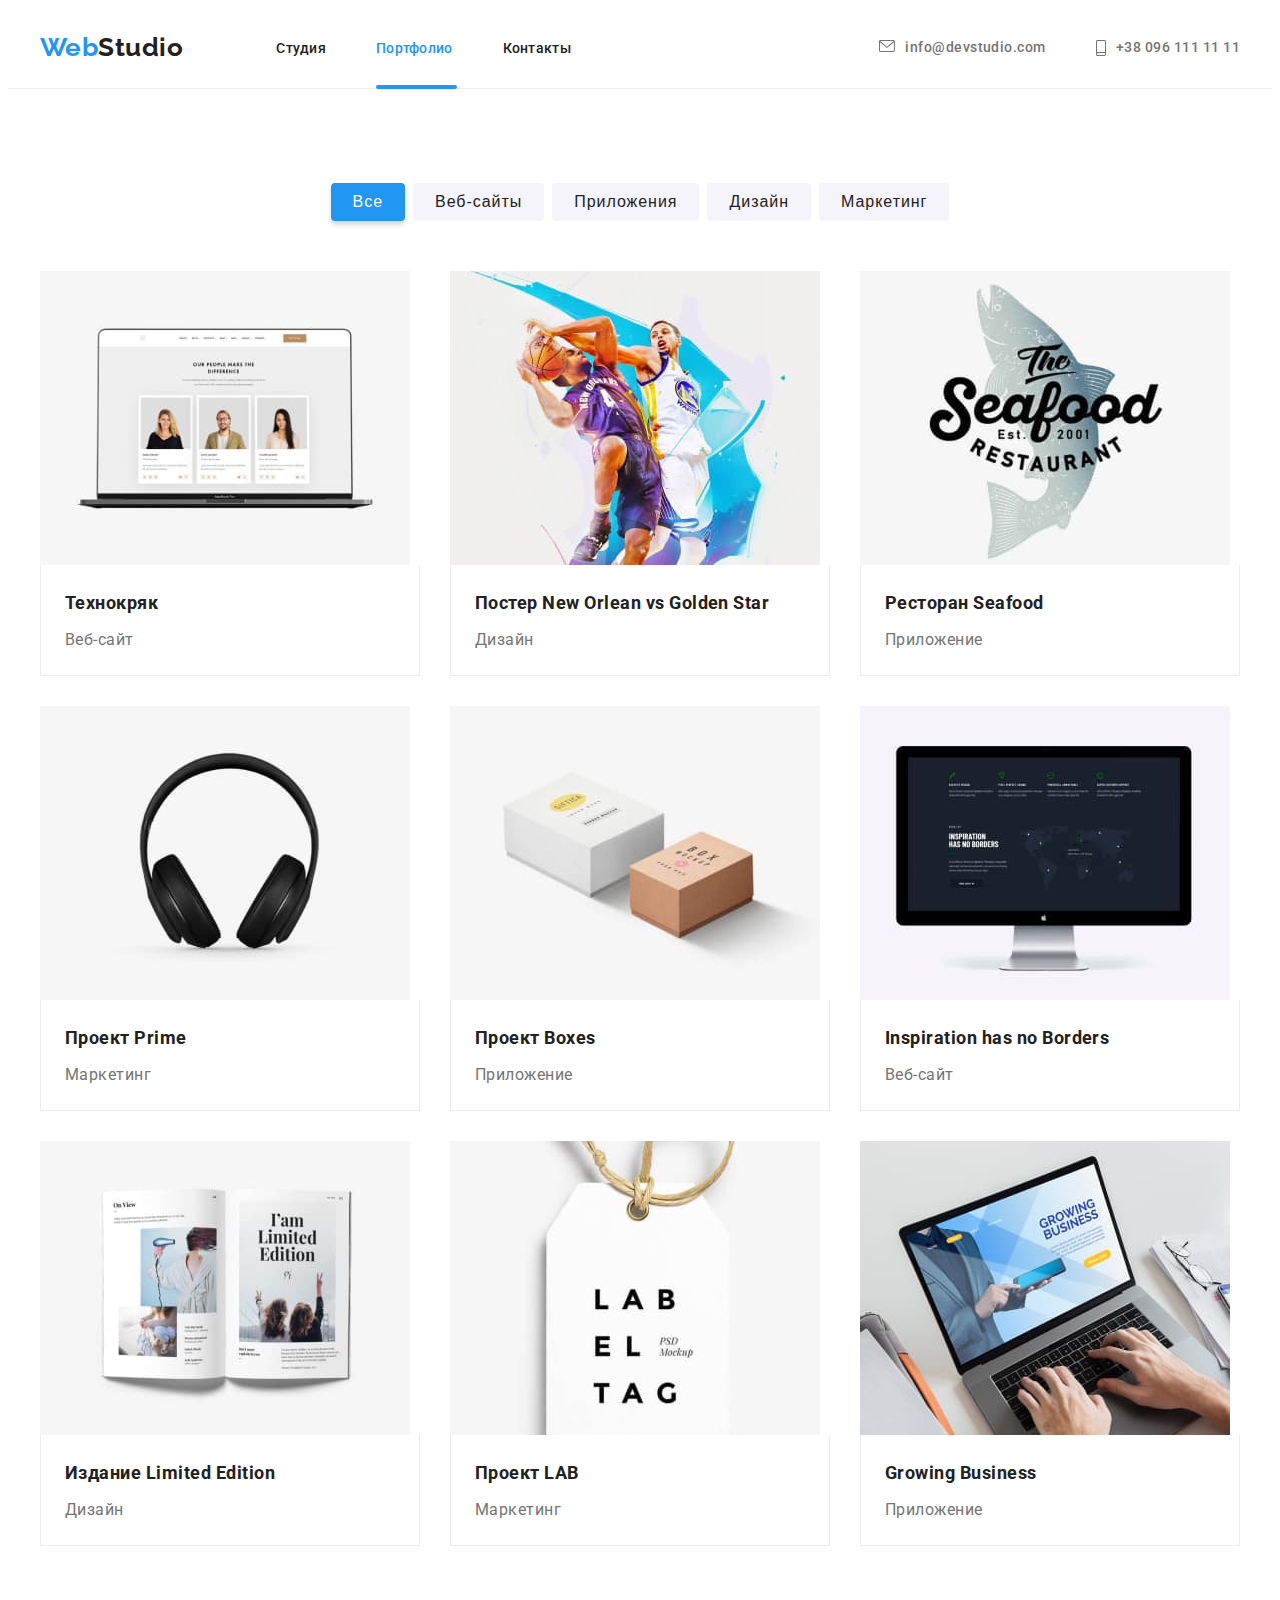
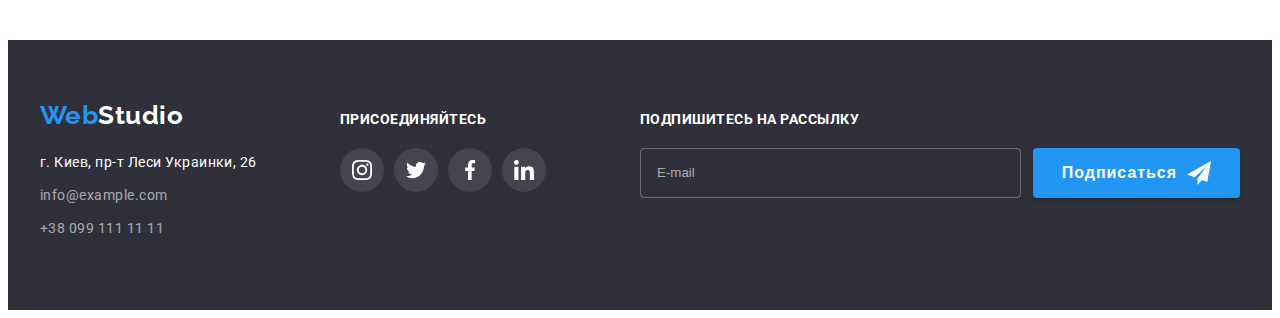
==== portfolio.html @ 183e1a72 "Копирование предыдущего ДЗ" ====
<!DOCTYPE html>
<html lang="ru">
  <head>
    <meta charset="UTF-8" />
    <meta http-equiv="X-UA-Compatible" content="IE=edge" />
    <meta name="viewport" content="width=device-width, initial-scale=1.0" />
    <title>Портфолио</title>

    <link rel="preconnect" href="https://fonts.gstatic.com" />
    <link
      href="https://fonts.googleapis.com/css2?family=Raleway:wght@700&family=Roboto:wght@400;500;700;900&display=swap"
      rel="stylesheet"
    />
    <link
      rel="stylesheet"
      href="https://cdnjs.cloudflare.com/ajax/libs/modern-normalize/1.0.0/modern-normalize.min.css"
      integrity="sha512-ISS7cAi1PEhQ8jnbJpJZMd29NlhNj4AWYyLOSp2CE/CsHxTCu+r+t0D2yoJudVrd0/8fTVPUVDzY5Tvli75u/g=="
      crossorigin="anonymous"
    />

    <link rel="stylesheet" href="./css/main.min.css" />
  </head>

  <body class="body">
    <header class="site-header">
      <div class="container site-header__container">
        <a href="./index.html" lang="en" class="logo site-header__logo">
          <span class="logo__accent">Web</span>Studio
        </a>
        <nav class="nav">
          <ul class="nav__list list-none">
            <li class="nav__item">
              <a href="./index.html" class="nav__link">Студия</a>
            </li>
            <li class="nav__item">
              <a href="./portfolio.html" class="nav__link nav__link--current"
                >Портфолио</a
              >
            </li>
            <li class="nav__item">
              <a href="#" class="nav__link">Контакты</a>
            </li>
          </ul>
        </nav>
        <ul class="contact-list site-header__contact-list">
          <li class="contact-list__item">
            <a href="mailto:info@devstudio.com" class="contact-list__link">
              <svg width="16" height="12" class="contact-list__icon">
                <use href="./images/icons.svg#envelope"></use>
              </svg>
              info@devstudio.com
            </a>
          </li>
          <li class="contact-list__item">
            <a href="tel:+380961111111" class="contact-list__link">
              <svg width="10" height="16" class="contact-list__icon">
                <use href="./images/icons.svg#smartphone"></use>
              </svg>
              +38 096 111 11 11
            </a>
          </li>
        </ul>
      </div>
    </header>
    <main>
      <section class="section">
        <div class="container">
          <h1 class="visually-hidden">Портфолио</h1>
          <ul class="filter">
            <li class="filter__item">
              <button type="button" class="btn btn--primary filter__btn">
                Все
              </button>
            </li>
            <li class="filter__item">
              <button type="button" class="btn filter__btn">Веб-сайты</button>
            </li>
            <li class="filter__item">
              <button type="button" class="btn filter__btn">Приложения</button>
            </li>
            <li class="filter__item">
              <button type="button" class="btn filter__btn">Дизайн</button>
            </li>
            <li class="filter__item">
              <button type="button" class="btn filter__btn">Маркетинг</button>
            </li>
          </ul>
          <ul class="card-set projects-list">
            <li class="projects-list__item">
              <a class="projects-list__link" href="#">
                <article class="project">
                  <div class="project__wrap-img">
                    <img
                      src="./images/project1.jpg"
                      alt="Ноутбук"
                      width="370"
                    />
                    <p class="project__description">
                      Технокряк это современная площадка распространения
                      коронавируса. Компании используют эту платформу для
                      цифрового шпионажа и атак на защищённые сервера
                      конкурентов.
                    </p>
                  </div>
                  <div class="project__meta">
                    <h2 class="project__title">Технокряк</h2>
                    <p class="project__type">Веб-сайт</p>
                  </div>
                </article>
              </a>
            </li>
            <li class="projects-list__item">
              <a class="projects-list__link" href="#">
                <article class="project">
                  <div class="project__wrap-img">
                    <img
                      src="./images/project2.jpg"
                      alt="Дизайн постера"
                      width="370"
                    />
                    <p class="project__description">
                      Технокряк это современная площадка распространения
                      коронавируса. Компании используют эту платформу для
                      цифрового шпионажа и атак на защищённые сервера
                      конкурентов.
                    </p>
                  </div>
                  <div class="project__meta">
                    <h2 class="project__title">
                      Постер New Orlean vs Golden Star
                    </h2>
                    <p class="project__type">Дизайн</p>
                  </div>
                </article>
              </a>
            </li>
            <li class="projects-list__item">
              <a class="projects-list__link" href="#">
                <article class="project">
                  <div class="project__wrap-img">
                    <img
                      src="./images/project3.jpg"
                      alt="Логотип ресторана"
                      width="370"
                    />
                    <p class="project__description">
                      Технокряк это современная площадка распространения
                      коронавируса. Компании используют эту платформу для
                      цифрового шпионажа и атак на защищённые сервера
                      конкурентов.
                    </p>
                  </div>
                  <div class="project__meta">
                    <h2 class="project__title">Ресторан Seafood</h2>
                    <p class="project__type">Приложение</p>
                  </div>
                </article>
              </a>
            </li>
            <li class="projects-list__item">
              <a class="projects-list__link" href="#">
                <article class="project">
                  <div class="project__wrap-img">
                    <img
                      src="./images/project4.jpg"
                      alt="Наушники"
                      width="370"
                    />
                    <p class="project__description">
                      Технокряк это современная площадка распространения
                      коронавируса. Компании используют эту платформу для
                      цифрового шпионажа и атак на защищённые сервера
                      конкурентов.
                    </p>
                  </div>
                  <div class="project__meta">
                    <h2 class="project__title">Проект Prime</h2>
                    <p class="project__type">Маркетинг</p>
                  </div>
                </article>
              </a>
            </li>
            <li class="projects-list__item">
              <a class="projects-list__link" href="#">
                <article class="project">
                  <div class="project__wrap-img">
                    <img
                      src="./images/project5.jpg"
                      alt="Коробки"
                      width="370"
                    />
                    <p class="project__description">
                      Технокряк это современная площадка распространения
                      коронавируса. Компании используют эту платформу для
                      цифрового шпионажа и атак на защищённые сервера
                      конкурентов.
                    </p>
                  </div>
                  <div class="project__meta">
                    <h2 class="project__title">Проект Boxes</h2>
                    <p class="project__type">Приложение</p>
                  </div>
                </article>
              </a>
            </li>
            <li class="projects-list__item">
              <a class="projects-list__link" href="#">
                <article class="project">
                  <div class="project__wrap-img">
                    <img
                      src="./images/project6.jpg"
                      alt="Веб-сайт"
                      width="370"
                    />
                    <p class="project__description">
                      Технокряк это современная площадка распространения
                      коронавируса. Компании используют эту платформу для
                      цифрового шпионажа и атак на защищённые сервера
                      конкурентов.
                    </p>
                  </div>
                  <div class="project__meta">
                    <h2 class="project__title">Inspiration has no Borders</h2>
                    <p class="project__type">Веб-сайт</p>
                  </div>
                </article>
              </a>
            </li>
            <li class="projects-list__item">
              <a class="projects-list__link" href="#">
                <article class="project">
                  <div class="project__wrap-img">
                    <img src="./images/project7.jpg" alt="Журнал" width="370" />
                    <p class="project__description">
                      Технокряк это современная площадка распространения
                      коронавируса. Компании используют эту платформу для
                      цифрового шпионажа и атак на защищённые сервера
                      конкурентов.
                    </p>
                  </div>
                  <div class="project__meta">
                    <h2 class="project__title">Издание Limited Edition</h2>
                    <p class="project__type">Дизайн</p>
                  </div>
                </article>
              </a>
            </li>
            <li class="projects-list__item">
              <a class="projects-list__link" href="#">
                <article class="project">
                  <div class="project__wrap-img">
                    <img
                      src="./images/project8.jpg"
                      alt="Этикетка"
                      width="370"
                    />
                    <p class="project__description">
                      Технокряк это современная площадка распространения
                      коронавируса. Компании используют эту платформу для
                      цифрового шпионажа и атак на защищённые сервера
                      конкурентов.
                    </p>
                  </div>
                  <div class="project__meta">
                    <h2 class="project__title">Проект LAB</h2>
                    <p class="project__type">Маркетинг</p>
                  </div>
                </article>
              </a>
            </li>
            <li class="projects-list__item">
              <a class="projects-list__link" href="#">
                <article class="project">
                  <div class="project__wrap-img">
                    <img
                      src="./images/project9.jpg"
                      alt="Ноутбук"
                      width="370"
                    />
                    <p class="project__description">
                      Технокряк это современная площадка распространения
                      коронавируса. Компании используют эту платформу для
                      цифрового шпионажа и атак на защищённые сервера
                      конкурентов.
                    </p>
                  </div>
                  <div class="project__meta">
                    <h2 class="project__title">Growing Business</h2>
                    <p class="project__type">Приложение</p>
                  </div>
                </article>
              </a>
            </li>
          </ul>
        </div>
      </section>
    </main>
    <footer class="site-footer">
      <div class="container site-footer__container">
        <div class="site-footer__block site-footer__block--no-padding-top">
          <a href="./index.html" lang="en" class="logo site-footer__logo"
            ><span class="logo__accent">Web</span>Studio</a
          >
          <address class="site-footer__address">
            <ul class="site-footer__address-list">
              <li class="site-footer__address-item">
                <a
                  href="https://goo.gl/maps/xm7McBDJ6hVbXLt16"
                  target="_blank"
                  rel="noopener noreferrer"
                  class="
                    site-footer__address-link site-footer__address-link--white
                  "
                >
                  г. Киев, пр-т Леси Украинки, 26
                </a>
              </li>
              <li class="site-footer__address-item">
                <a
                  href="mailto:info@example.com"
                  class="site-footer__address-link"
                >
                  info@example.com
                </a>
              </li>
              <li class="site-footer__address-item">
                <a href="tel:+380991111111" class="site-footer__address-link">
                  +38 099 111 11 11
                </a>
              </li>
            </ul>
          </address>
        </div>
        <div class="site-footer__block">
          <h3 class="site-footer__title">Присоединяйтесь</h3>
          <ul class="socials footer__socials">
            <li class="socials__item">
              <a class="socials__link footer-socials__link" href="#">
                <svg class="socials__icon">
                  <use href="./images/icons.svg#instagram"></use>
                </svg>
              </a>
            </li>
            <li class="socials__item">
              <a class="socials__link footer-socials__link" href="#">
                <svg class="socials__icon">
                  <use href="./images/icons.svg#twitter"></use>
                </svg>
              </a>
            </li>
            <li class="socials__item">
              <a class="socials__link footer-socials__link" href="#">
                <svg class="socials__icon">
                  <use href="./images/icons.svg#facebook"></use>
                </svg>
              </a>
            </li>
            <li class="socials__item">
              <a class="socials__link footer-socials__link" href="#">
                <svg class="socials__icon">
                  <use href="./images/icons.svg#linkedin"></use>
                </svg>
              </a>
            </li>
          </ul>
        </div>
        <div class="site-footer__block site-footer__block--large">
          <h3 class="site-footer__title">Подпишитесь на рассылку</h3>
          <form class="site-footer__follow-form" name="follow">
            <input
              class="site-footer__follow-input"
              name="e-mail"
              type="email"
              placeholder="E-mail"
              required
            />
            <button class="btn site-footer__follow-btn" type="submit">
              Подписаться
              <svg class="site-footer__follow-icon">
                <use href="./images/icons.svg#icon-telegram"></use>
              </svg>
            </button>
          </form>
        </div>
      </div>
    </footer>
  </body>
</html>
---- css/main.min.css ----
.card-set,.nav__list,.contact-list,.socials,.site-footer__address-list,.filter{list-style:none;padding:0;margin:0}.nav__link,.contact-list__link,.socials__link,.site-footer__address-link,.projects-list__link{text-decoration:none;-webkit-transition:color 250ms cubic-bezier(0.4, 0, 0.2, 1),background-color 250ms cubic-bezier(0.4, 0, 0.2, 1);transition:color 250ms cubic-bezier(0.4, 0, 0.2, 1),background-color 250ms cubic-bezier(0.4, 0, 0.2, 1)}.visually-hidden{position:absolute !important;clip:rect(1px 1px 1px 1px);clip:rect(1px, 1px, 1px, 1px);padding:0 !important;border:0 !important;height:1px !important;width:1px !important;overflow:hidden}.section{padding-top:94px;padding-bottom:94px}.section__title{margin-top:0;margin-bottom:50px;text-align:center;color:#212121;font-size:36px;font-weight:700;line-height:1.14}.container{max-width:1200px;margin:0 auto;padding-left:15px;padding-right:15px}.btn{padding:10px 32px;border:none;border-radius:4px;background-color:#f5f4fa;color:#212121;font-size:16px;font-weight:700;letter-spacing:0.06em;line-height:1.86;cursor:pointer;-webkit-box-shadow:0px 0px 0px rgba(0,0,0,0.1),0px 0px 0px rgba(0,0,0,0.08),0px 0px 0px rgba(0,0,0,0.12);box-shadow:0px 0px 0px rgba(0,0,0,0.1),0px 0px 0px rgba(0,0,0,0.08),0px 0px 0px rgba(0,0,0,0.12);-webkit-transition:background-color 250ms cubic-bezier(0.4, 0, 0.2, 1),color 250ms cubic-bezier(0.4, 0, 0.2, 1),-webkit-box-shadow 250ms cubic-bezier(0.4, 0, 0.2, 1);transition:background-color 250ms cubic-bezier(0.4, 0, 0.2, 1),color 250ms cubic-bezier(0.4, 0, 0.2, 1),-webkit-box-shadow 250ms cubic-bezier(0.4, 0, 0.2, 1);transition:background-color 250ms cubic-bezier(0.4, 0, 0.2, 1),color 250ms cubic-bezier(0.4, 0, 0.2, 1),box-shadow 250ms cubic-bezier(0.4, 0, 0.2, 1);transition:background-color 250ms cubic-bezier(0.4, 0, 0.2, 1),color 250ms cubic-bezier(0.4, 0, 0.2, 1),box-shadow 250ms cubic-bezier(0.4, 0, 0.2, 1),-webkit-box-shadow 250ms cubic-bezier(0.4, 0, 0.2, 1)}.btn:hover,.btn:focus,.btn--primary{background-color:#2196f3;color:#fff;-webkit-box-shadow:0px 4px 4px rgba(0,0,0,0.15);box-shadow:0px 4px 4px rgba(0,0,0,0.15)}.card-set{display:-webkit-box;display:-ms-flexbox;display:flex;-ms-flex-wrap:wrap;flex-wrap:wrap;margin-left:calc(-1 * 30px);margin-top:calc(-1 * 30px)}img{display:block;max-width:100%;height:auto}.body{background-color:#fff;color:#757575;font-family:"Roboto",sans-serif;letter-spacing:0.03em}.logo{color:#212121;font-family:"Raleway",sans-serif;font-weight:700;font-size:26px;text-decoration:none;line-height:1.2}.site-header__logo{margin-right:93px}.site-footer__logo{margin-bottom:20px;display:block;color:var(--white-color)}.logo__accent{color:#2196f3}.site-header{font-size:14px;font-weight:500;border-bottom:1px solid #ececec}.site-header__container{display:-webkit-box;display:-ms-flexbox;display:flex;-webkit-box-align:center;-ms-flex-align:center;align-items:center}.nav{display:-webkit-box;display:-ms-flexbox;display:flex;-webkit-box-align:center;-ms-flex-align:center;align-items:center}.nav__list{display:-webkit-box;display:-ms-flexbox;display:flex}.nav__item:not(:last-child){margin-right:50px}.nav__link{position:relative;display:block;padding-top:32px;padding-bottom:32px;color:#212121;letter-spacing:0.02em}.nav__link:hover,.nav__link:focus{color:#2196f3}.nav__link--current{color:#2196f3}.nav__link--current::after{content:"";position:absolute;bottom:-1px;width:100%;display:block;border:2px solid #2196f3;border-radius:2px}.contact-list{display:-webkit-box;display:-ms-flexbox;display:flex}.site-header__contact-list{margin-left:auto}.contact-list__item{color:var(--primary-text-color)}.contact-list__item:not(:last-child){margin-right:50px}.contact-list__icon{margin-right:10px;fill:currentColor}.contact-list__link{display:-webkit-box;display:-ms-flexbox;display:flex;color:var(--primary-text-color);line-height:1.14}.contact-list__link:hover,.contact-list__link:focus{color:#2196f3}.socials{display:-webkit-box;display:-ms-flexbox;display:flex;-webkit-box-pack:center;-ms-flex-pack:center;justify-content:center}.socials__link{color:#afb1b8}.socials__link:hover,.socials__link:focus{background-color:#2196f3;color:#fff}.socials__item:not(:last-child){margin-right:10px}.socials__link{display:-webkit-box;display:-ms-flexbox;display:flex;padding:12px;border-radius:50%}.socials__icon{width:20px;height:20px;fill:currentColor}.footer__socials{-webkit-box-pack:start;-ms-flex-pack:start;justify-content:start}.footer-socials__link{color:#fff;background-color:rgba(255,255,255,0.1)}.site-footer{padding-top:60px;padding-bottom:60px;background-color:#2f303a;line-height:1.71;color:#fff}.site-footer__container{display:-webkit-box;display:-ms-flexbox;display:flex}.site-footer__block{padding-top:12px}.site-footer__block--no-padding-top{padding-top:0}.site-footer__block--large{-webkit-box-flex:1;-ms-flex-positive:1;flex-grow:1}.site-footer__block:not(:last-child){-ms-flex-preferred-size:calc(100% / 4 - 30px);flex-basis:calc(100% / 4 - 30px);margin-right:30px}.site-footer__address-list{font-style:normal;font-size:14px}.site-footer__address-item{margin-bottom:9px}.site-footer__address-link{color:rgba(255,255,255,0.6)}.site-footer__address-link--white{color:#fff}.site-footer__address-link:hover,.site-footer__address-link:focus{color:#2196f3}.site-footer__title{margin-top:0;margin-bottom:20px;color:#fff;font-size:14px;line-height:1.14;text-transform:uppercase}.site-footer__follow-block{-webkit-box-flex:1;-ms-flex-positive:1;flex-grow:1}.site-footer__follow-form{display:-webkit-box;display:-ms-flexbox;display:flex}.site-footer__follow-input{-webkit-box-flex:1;-ms-flex-positive:1;flex-grow:1;margin-right:12px;padding:15px 16px;border:1px solid rgba(255,255,255,0.3);border-radius:4px;background-color:transparent;color:#fff}.site-footer__follow-input::-webkit-input-placeholder{color:rgba(255,255,255,0.6)}.site-footer__follow-input:-ms-input-placeholder{color:rgba(255,255,255,0.6)}.site-footer__follow-input::-ms-input-placeholder{color:rgba(255,255,255,0.6)}.site-footer__follow-input::placeholder{color:rgba(255,255,255,0.6)}.site-footer__follow-btn{display:-webkit-box;display:-ms-flexbox;display:flex;-webkit-box-align:center;-ms-flex-align:center;align-items:center;padding-left:29px;padding-right:29px;background-color:#2196f3;color:#fff;-webkit-box-shadow:0px 4px 4px rgba(0,0,0,0.15);box-shadow:0px 4px 4px rgba(0,0,0,0.15)}.site-footer__follow-icon{width:24px;height:24px;margin-left:10px;fill:currentColor}.section__hero{max-width:1600px;margin-left:auto;margin-right:auto;padding-top:200px;padding-bottom:200px;background-image:-webkit-gradient(linear, left top, left bottom, from(rgba(47,48,58,0.4)), to(rgba(47,48,58,0.4))),url("../images/bg_hero.jpg");background-image:linear-gradient(rgba(47,48,58,0.4), rgba(47,48,58,0.4)),url("../images/bg_hero.jpg");background-position:center;background-size:cover;text-align:center}.hero__title{margin-left:auto;margin-right:auto;margin-bottom:30px;max-width:650px;font-size:44px;font-weight:900;line-height:1.36;color:#fff;text-transform:uppercase}.features{font-size:14px}.features__item{-ms-flex-preferred-size:calc(100% / 4 - 30px);flex-basis:calc(100% / 4 - 30px);margin-left:30px;margin-top:30px}.features__icon-wrap{border-radius:4px;padding-top:25px;padding-bottom:25px;margin-bottom:30px;text-align:center;background-color:#f5f4fa}.features__icon{width:70px;height:70px}.features__subtitle{margin-top:0;margin-bottom:10px;color:#212121;font-size:14px;text-transform:uppercase;font-weight:700;line-height:1.14}.features__info{margin:0;line-height:1.71}.about{padding-top:0}.about__item{position:relative;-ms-flex-preferred-size:calc(100% / 3 - 30px);flex-basis:calc(100% / 3 - 30px);margin-left:30px;margin-top:30px}.about__item-title{position:absolute;width:100%;bottom:0;left:0;margin:0;padding-top:27px;padding-bottom:27px;font-size:14px;line-height:1.14;text-transform:uppercase;text-align:center;color:#fff;background-color:rgba(47,48,58,0.8)}.teammates{background-color:#f5f4fa;font-size:16px;line-height:1.2}.teammates__item{-ms-flex-preferred-size:calc(100% / 4 - 30px);flex-basis:calc(100% / 4 - 30px);margin-left:30px;margin-top:30px;border-radius:0px 0px 4px 4px;-webkit-box-shadow:0px 1px 3px rgba(0,0,0,0.12),0px 1px 1px rgba(0,0,0,0.14),0px 2px 1px rgba(0,0,0,0.2);box-shadow:0px 1px 3px rgba(0,0,0,0.12),0px 1px 1px rgba(0,0,0,0.14),0px 2px 1px rgba(0,0,0,0.2);background-color:#fff}.teammates__info{padding-top:30px;padding-bottom:30px;text-align:center}.teammates__name{margin-top:0;margin-bottom:10px;font-weight:500;color:#212121}.teammates__position{margin:0;margin-bottom:16px}.clients__item{-ms-flex-preferred-size:calc(100% / 6 - 30px);flex-basis:calc(100% / 6 - 30px);margin-left:30px;margin-top:30px}.clients__link{display:-webkit-box;display:-ms-flexbox;display:flex;height:92px;border:1px solid #afb1b8;border-radius:4px;-webkit-box-pack:center;-ms-flex-pack:center;justify-content:center;-webkit-box-align:center;-ms-flex-align:center;align-items:center;color:#afb1b8;-webkit-transition:color 250ms cubic-bezier(0.4, 0, 0.2, 1),border-color 250ms cubic-bezier(0.4, 0, 0.2, 1);transition:color 250ms cubic-bezier(0.4, 0, 0.2, 1),border-color 250ms cubic-bezier(0.4, 0, 0.2, 1)}.clients__link:hover,.clients__link:focus{border-color:#2196f3;color:#2196f3}.clients__icon{fill:currentColor}.backdrop{position:fixed;top:0;left:0;width:100vw;height:100vh;display:-webkit-box;display:-ms-flexbox;display:flex;-webkit-box-align:center;-ms-flex-align:center;align-items:center;-webkit-box-pack:center;-ms-flex-pack:center;justify-content:center;background-color:rgba(0,0,0,0.2);opacity:1;-webkit-transform:scale(1);transform:scale(1);-webkit-transition:opacity 250ms cubic-bezier(0.4, 0, 0.2, 1),visibility 250ms cubic-bezier(0.4, 0, 0.2, 1),-webkit-transform 250ms cubic-bezier(0.4, 0, 0.2, 1);transition:opacity 250ms cubic-bezier(0.4, 0, 0.2, 1),visibility 250ms cubic-bezier(0.4, 0, 0.2, 1),-webkit-transform 250ms cubic-bezier(0.4, 0, 0.2, 1);transition:opacity 250ms cubic-bezier(0.4, 0, 0.2, 1),transform 250ms cubic-bezier(0.4, 0, 0.2, 1),visibility 250ms cubic-bezier(0.4, 0, 0.2, 1);transition:opacity 250ms cubic-bezier(0.4, 0, 0.2, 1),transform 250ms cubic-bezier(0.4, 0, 0.2, 1),visibility 250ms cubic-bezier(0.4, 0, 0.2, 1),-webkit-transform 250ms cubic-bezier(0.4, 0, 0.2, 1)}.backdrop.is-hidden{pointer-events:none;visibility:hidden;opacity:0;-webkit-transform:scale(1.1);transform:scale(1.1)}.modal{position:relative;max-width:650px;max-height:100%;overflow:auto;padding:40px;border-radius:4px;background-color:#fff;-webkit-box-shadow:0px 1px 3px rgba(0,0,0,0.12),0px 1px 1px rgba(0,0,0,0.14),0px 2px 1px rgba(0,0,0,0.2);box-shadow:0px 1px 3px rgba(0,0,0,0.12),0px 1px 1px rgba(0,0,0,0.14),0px 2px 1px rgba(0,0,0,0.2)}.modal__close-btn{position:absolute;top:8px;right:8px;display:-webkit-box;display:-ms-flexbox;display:flex;padding:6px;-webkit-box-pack:center;-ms-flex-pack:center;justify-content:center;-webkit-box-align:center;-ms-flex-align:center;align-items:center;border:1px solid rgba(0,0,0,0.1);border-radius:50%;background-color:#fff;color:#000000;cursor:pointer;-webkit-transition:color 250ms cubic-bezier(0.4, 0, 0.2, 1);transition:color 250ms cubic-bezier(0.4, 0, 0.2, 1)}.modal__close-btn:hover,.modal__close-btn:focus{color:#2196f3}.modal__close-icon{fill:currentColor;width:18px;height:18px}.modal__title{margin-top:0;margin-bottom:12px;font-size:20px;line-height:1.15;letter-spacing:0.03em;color:#212121}.modal__field{position:relative;display:block;margin-bottom:10px}.modal__input,.modal__comment{display:block;width:100%;border:1px solid rgba(33,33,33,0.2);border-radius:4px}.modal__input{padding-top:11px;padding-right:12px;padding-bottom:11px;padding-left:42px;font-size:14px}.modal__input:focus{border-color:#2196f3;outline:none}.modal__input:focus ~ .modal__input-icon{fill:#2196f3}.modal__comment{padding:16px 12px;height:120px;resize:none;font-size:12px;line-height:1.17;letter-spacing:0.01em}.modal__comment::-webkit-input-placeholder{color:#757575;font-size:12px;line-height:1.17;letter-spacing:0.01em}.modal__comment:-ms-input-placeholder{color:#757575;font-size:12px;line-height:1.17;letter-spacing:0.01em}.modal__comment::-ms-input-placeholder{color:#757575;font-size:12px;line-height:1.17;letter-spacing:0.01em}.modal__comment::placeholder{color:#757575;font-size:12px;line-height:1.17;letter-spacing:0.01em}.modal__comment:focus{border-color:#2196f3;outline:none}.modal__label{font-size:12px;line-height:1.17}.modal__input-icon{position:absolute;bottom:11px;left:12px;width:18px;height:18px;fill:#212121}.checkbox__field{display:-webkit-box;display:-ms-flexbox;display:flex;-ms-flex-line-pack:center;align-content:center;-webkit-box-pack:center;-ms-flex-pack:center;justify-content:center;margin-top:20px;margin-bottom:30px;font-size:14px;text-align:center}.modal__custom-checkbox{display:-webkit-box;display:-ms-flexbox;display:flex;-webkit-box-align:center;-ms-flex-align:center;align-items:center;-webkit-box-pack:center;-ms-flex-pack:center;justify-content:center;width:16px;height:15px;margin-right:8px;border:2px solid #212121;border-radius:2px;color:transparent;-webkit-transition:color 250ms cubic-bezier(0.4, 0, 0.2, 1),background-color 250ms cubic-bezier(0.4, 0, 0.2, 1),border-color 250ms cubic-bezier(0.4, 0, 0.2, 1);transition:color 250ms cubic-bezier(0.4, 0, 0.2, 1),background-color 250ms cubic-bezier(0.4, 0, 0.2, 1),border-color 250ms cubic-bezier(0.4, 0, 0.2, 1)}.modal__original-checkbox:checked ~ .modal__custom-checkbox{background-color:#2196f3;color:#fff;border-color:transparent}.modal__checkbox-icon{fill:currentColor}.modal__checkbox-link{color:#2196f3}.modal__btn{display:block;margin-left:auto;margin-right:auto;padding:10px 55px}.modal__btn:hover,.modal__btn:focus{background-color:#188ce8}.filter{display:-webkit-box;display:-ms-flexbox;display:flex;-webkit-box-pack:center;-ms-flex-pack:center;justify-content:center;margin-bottom:50px}.filter__item:not(:last-child){margin-right:8px}.filter__btn{font-weight:500;line-height:1.6;padding:6px 22px}.projects-list__item{-ms-flex-preferred-size:calc(100% / 3 - 30px);flex-basis:calc(100% / 3 - 30px);margin-left:30px;margin-top:30px}.projects-list__link{display:block;-webkit-box-shadow:0px 0px 0px rgba(0,0,0,0.12),0px 0px 0px rgba(0,0,0,0.06),0px 0px 0px rgba(0,0,0,0.16);box-shadow:0px 0px 0px rgba(0,0,0,0.12),0px 0px 0px rgba(0,0,0,0.06),0px 0px 0px rgba(0,0,0,0.16);-webkit-transition:-webkit-box-shadow 250ms cubic-bezier(0.4, 0, 0.2, 1);transition:-webkit-box-shadow 250ms cubic-bezier(0.4, 0, 0.2, 1);transition:box-shadow 250ms cubic-bezier(0.4, 0, 0.2, 1);transition:box-shadow 250ms cubic-bezier(0.4, 0, 0.2, 1), -webkit-box-shadow 250ms cubic-bezier(0.4, 0, 0.2, 1)}.projects-list__link:hover,.projects-list__link:focus{-webkit-box-shadow:0px 1px 1px rgba(0,0,0,0.12),0px 4px 4px rgba(0,0,0,0.06),1px 4px 6px rgba(0,0,0,0.16);box-shadow:0px 1px 1px rgba(0,0,0,0.12),0px 4px 4px rgba(0,0,0,0.06),1px 4px 6px rgba(0,0,0,0.16)}.project__wrap-img{position:relative;overflow:hidden}.project__description{position:absolute;top:100%;left:0;width:100%;height:100%;margin:0;padding:63px 24px;font-size:18px;line-height:1.56;color:#fff;background-color:rgba(33,150,243,0.9);-webkit-transform:translateY(0);transform:translateY(0);-webkit-transition:-webkit-transform 250ms cubic-bezier(0.4, 0, 0.2, 1);transition:-webkit-transform 250ms cubic-bezier(0.4, 0, 0.2, 1);transition:transform 250ms cubic-bezier(0.4, 0, 0.2, 1);transition:transform 250ms cubic-bezier(0.4, 0, 0.2, 1), -webkit-transform 250ms cubic-bezier(0.4, 0, 0.2, 1)}.projects-list__link:hover .project__description,.projects-list__link:focus .project__description{-webkit-transform:translateY(-100%);transform:translateY(-100%)}.project__meta{padding:20px 24px;border-right:1px solid #ececec;border-bottom:1px solid #ececec;border-left:1px solid #ececec}.project__title{margin-top:0;margin-bottom:4px;font-size:18px;line-height:2;color:#212121}.project__type{margin:0;color:#757575;font-size:16px;line-height:1.88}
/*# sourceMappingURL=main.min.css.map */
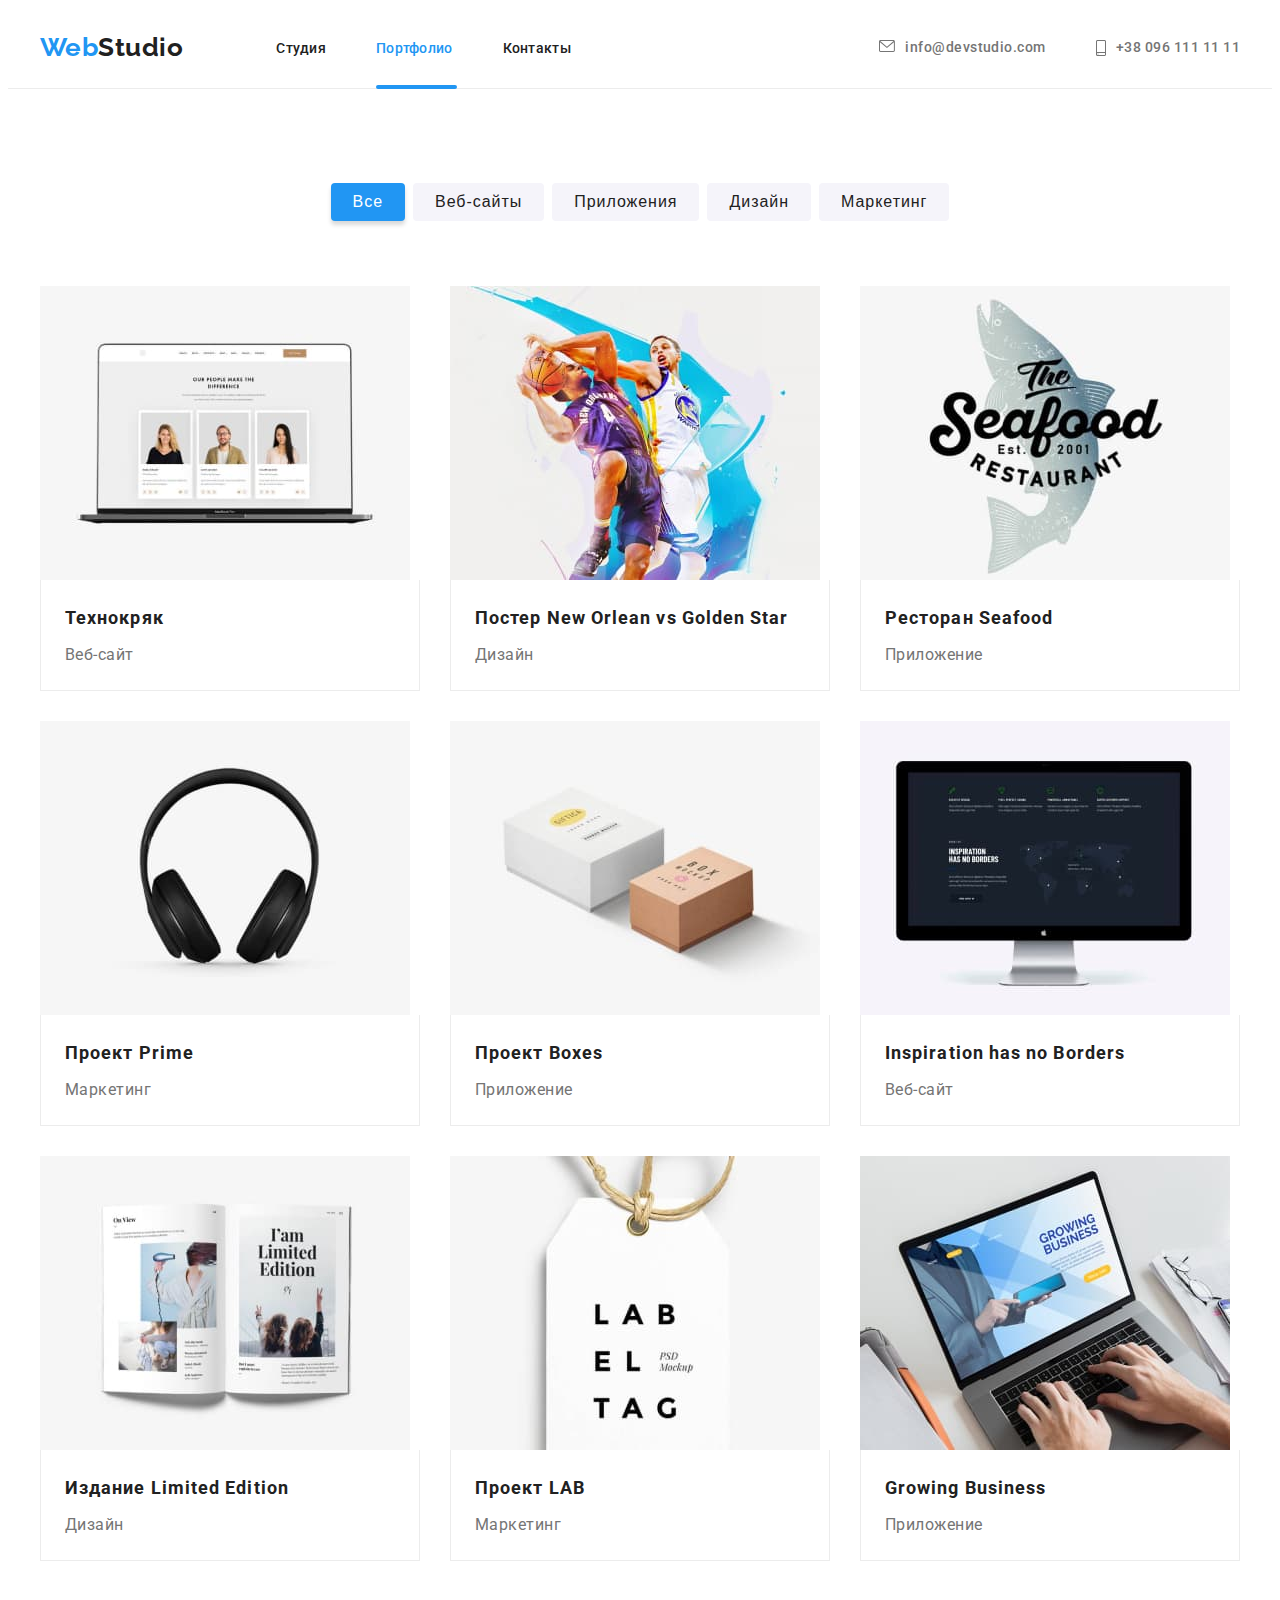
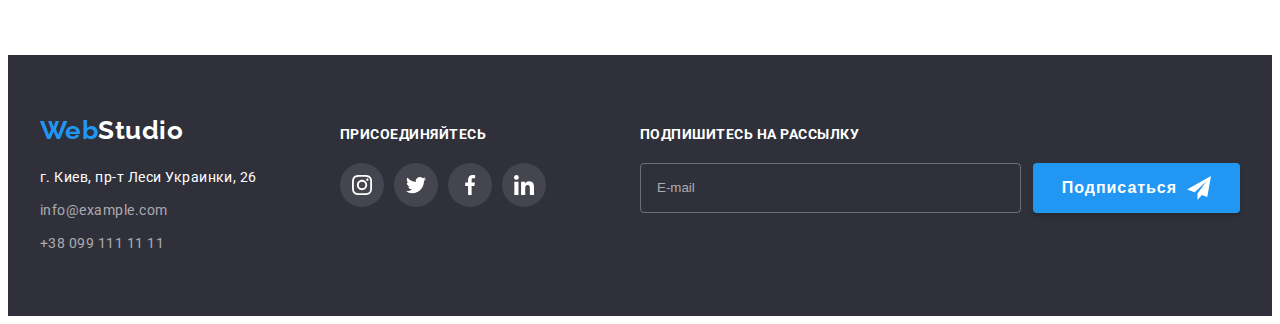
==== commit 1a0182e2: "Адаптация под дисплеи (без адаптивных изображений)" ====
--- a/portfolio.html
+++ b/portfolio.html
@@ -27,8 +27,22 @@
         <a href="./index.html" lang="en" class="logo site-header__logo">
           <span class="logo__accent">Web</span>Studio
         </a>
+
+        <button class="mobile-menu__btn" data-menu-button>
+          <svg class="mobile-menu__btn-icon" width="40" height="40">
+            <use
+              class="mobile-menu__btn-open"
+              href="./images/icons.svg#menu"
+            ></use>
+            <use
+              class="mobile-menu__btn-close"
+              href="./images/icons.svg#cross"
+            ></use>
+          </svg>
+        </button>
+
         <nav class="nav">
-          <ul class="nav__list list-none">
+          <ul class="nav__list">
             <li class="nav__item">
               <a href="./index.html" class="nav__link">Студия</a>
             </li>
@@ -60,6 +74,48 @@
             </a>
           </li>
         </ul>
+      </div>
+
+      <div class="mobile-menu" data-menu>
+        <nav class="mobile-menu__nav">
+          <ul class="mobile-menu__nav-list">
+            <li class="mobile-menu__nav-item">
+              <a href="./index.html" class="mobile-menu__nav-link">Студия</a>
+            </li>
+            <li class="mobile-menu__nav-item">
+              <a
+                href="./portfolio.html"
+                class="mobile-menu__nav-link mobile-menu__nav-link--current"
+                >Портфолио</a
+              >
+            </li>
+            <li class="mobile-menu__nav-item">
+              <a href="#" class="mobile-menu__nav-link">Контакты</a>
+            </li>
+          </ul>
+        </nav>
+        <div class="mobile-menu__contant-wrap">
+          <a href="tel:+380961111111" class="mobile-menu__phone">
+            +38 096 111 11 11
+          </a>
+          <a href="mailto:info@devstudio.com" class="mobile-menu__mail">
+            info@devstudio.com
+          </a>
+          <ul class="mobile-menu__socials-list">
+            <li class="mobile-menu__socials-item">
+              <a href="#" class="mobile-menu__socials-link">Instagram</a>
+            </li>
+            <li class="mobile-menu__socials-item">
+              <a href="#" class="mobile-menu__socials-link">Twitter</a>
+            </li>
+            <li class="mobile-menu__socials-item">
+              <a href="#" class="mobile-menu__socials-link">Facebook</a>
+            </li>
+            <li class="mobile-menu__socials-item">
+              <a href="#" class="mobile-menu__socials-link">LinkedIn</a>
+            </li>
+          </ul>
+        </div>
       </div>
     </header>
     <main>
@@ -384,5 +440,7 @@
         </div>
       </div>
     </footer>
+
+    <script src="./js/mobile-menu.js"></script>
   </body>
 </html>
--- a/css/main.min.css
+++ b/css/main.min.css
@@ -1,2 +1,2 @@
-.card-set,.nav__list,.contact-list,.socials,.site-footer__address-list,.filter{list-style:none;padding:0;margin:0}.nav__link,.contact-list__link,.socials__link,.site-footer__address-link,.projects-list__link{text-decoration:none;-webkit-transition:color 250ms cubic-bezier(0.4, 0, 0.2, 1),background-color 250ms cubic-bezier(0.4, 0, 0.2, 1);transition:color 250ms cubic-bezier(0.4, 0, 0.2, 1),background-color 250ms cubic-bezier(0.4, 0, 0.2, 1)}.visually-hidden{position:absolute !important;clip:rect(1px 1px 1px 1px);clip:rect(1px, 1px, 1px, 1px);padding:0 !important;border:0 !important;height:1px !important;width:1px !important;overflow:hidden}.section{padding-top:94px;padding-bottom:94px}.section__title{margin-top:0;margin-bottom:50px;text-align:center;color:#212121;font-size:36px;font-weight:700;line-height:1.14}.container{max-width:1200px;margin:0 auto;padding-left:15px;padding-right:15px}.btn{padding:10px 32px;border:none;border-radius:4px;background-color:#f5f4fa;color:#212121;font-size:16px;font-weight:700;letter-spacing:0.06em;line-height:1.86;cursor:pointer;-webkit-box-shadow:0px 0px 0px rgba(0,0,0,0.1),0px 0px 0px rgba(0,0,0,0.08),0px 0px 0px rgba(0,0,0,0.12);box-shadow:0px 0px 0px rgba(0,0,0,0.1),0px 0px 0px rgba(0,0,0,0.08),0px 0px 0px rgba(0,0,0,0.12);-webkit-transition:background-color 250ms cubic-bezier(0.4, 0, 0.2, 1),color 250ms cubic-bezier(0.4, 0, 0.2, 1),-webkit-box-shadow 250ms cubic-bezier(0.4, 0, 0.2, 1);transition:background-color 250ms cubic-bezier(0.4, 0, 0.2, 1),color 250ms cubic-bezier(0.4, 0, 0.2, 1),-webkit-box-shadow 250ms cubic-bezier(0.4, 0, 0.2, 1);transition:background-color 250ms cubic-bezier(0.4, 0, 0.2, 1),color 250ms cubic-bezier(0.4, 0, 0.2, 1),box-shadow 250ms cubic-bezier(0.4, 0, 0.2, 1);transition:background-color 250ms cubic-bezier(0.4, 0, 0.2, 1),color 250ms cubic-bezier(0.4, 0, 0.2, 1),box-shadow 250ms cubic-bezier(0.4, 0, 0.2, 1),-webkit-box-shadow 250ms cubic-bezier(0.4, 0, 0.2, 1)}.btn:hover,.btn:focus,.btn--primary{background-color:#2196f3;color:#fff;-webkit-box-shadow:0px 4px 4px rgba(0,0,0,0.15);box-shadow:0px 4px 4px rgba(0,0,0,0.15)}.card-set{display:-webkit-box;display:-ms-flexbox;display:flex;-ms-flex-wrap:wrap;flex-wrap:wrap;margin-left:calc(-1 * 30px);margin-top:calc(-1 * 30px)}img{display:block;max-width:100%;height:auto}.body{background-color:#fff;color:#757575;font-family:"Roboto",sans-serif;letter-spacing:0.03em}.logo{color:#212121;font-family:"Raleway",sans-serif;font-weight:700;font-size:26px;text-decoration:none;line-height:1.2}.site-header__logo{margin-right:93px}.site-footer__logo{margin-bottom:20px;display:block;color:var(--white-color)}.logo__accent{color:#2196f3}.site-header{font-size:14px;font-weight:500;border-bottom:1px solid #ececec}.site-header__container{display:-webkit-box;display:-ms-flexbox;display:flex;-webkit-box-align:center;-ms-flex-align:center;align-items:center}.nav{display:-webkit-box;display:-ms-flexbox;display:flex;-webkit-box-align:center;-ms-flex-align:center;align-items:center}.nav__list{display:-webkit-box;display:-ms-flexbox;display:flex}.nav__item:not(:last-child){margin-right:50px}.nav__link{position:relative;display:block;padding-top:32px;padding-bottom:32px;color:#212121;letter-spacing:0.02em}.nav__link:hover,.nav__link:focus{color:#2196f3}.nav__link--current{color:#2196f3}.nav__link--current::after{content:"";position:absolute;bottom:-1px;width:100%;display:block;border:2px solid #2196f3;border-radius:2px}.contact-list{display:-webkit-box;display:-ms-flexbox;display:flex}.site-header__contact-list{margin-left:auto}.contact-list__item{color:var(--primary-text-color)}.contact-list__item:not(:last-child){margin-right:50px}.contact-list__icon{margin-right:10px;fill:currentColor}.contact-list__link{display:-webkit-box;display:-ms-flexbox;display:flex;color:var(--primary-text-color);line-height:1.14}.contact-list__link:hover,.contact-list__link:focus{color:#2196f3}.socials{display:-webkit-box;display:-ms-flexbox;display:flex;-webkit-box-pack:center;-ms-flex-pack:center;justify-content:center}.socials__link{color:#afb1b8}.socials__link:hover,.socials__link:focus{background-color:#2196f3;color:#fff}.socials__item:not(:last-child){margin-right:10px}.socials__link{display:-webkit-box;display:-ms-flexbox;display:flex;padding:12px;border-radius:50%}.socials__icon{width:20px;height:20px;fill:currentColor}.footer__socials{-webkit-box-pack:start;-ms-flex-pack:start;justify-content:start}.footer-socials__link{color:#fff;background-color:rgba(255,255,255,0.1)}.site-footer{padding-top:60px;padding-bottom:60px;background-color:#2f303a;line-height:1.71;color:#fff}.site-footer__container{display:-webkit-box;display:-ms-flexbox;display:flex}.site-footer__block{padding-top:12px}.site-footer__block--no-padding-top{padding-top:0}.site-footer__block--large{-webkit-box-flex:1;-ms-flex-positive:1;flex-grow:1}.site-footer__block:not(:last-child){-ms-flex-preferred-size:calc(100% / 4 - 30px);flex-basis:calc(100% / 4 - 30px);margin-right:30px}.site-footer__address-list{font-style:normal;font-size:14px}.site-footer__address-item{margin-bottom:9px}.site-footer__address-link{color:rgba(255,255,255,0.6)}.site-footer__address-link--white{color:#fff}.site-footer__address-link:hover,.site-footer__address-link:focus{color:#2196f3}.site-footer__title{margin-top:0;margin-bottom:20px;color:#fff;font-size:14px;line-height:1.14;text-transform:uppercase}.site-footer__follow-block{-webkit-box-flex:1;-ms-flex-positive:1;flex-grow:1}.site-footer__follow-form{display:-webkit-box;display:-ms-flexbox;display:flex}.site-footer__follow-input{-webkit-box-flex:1;-ms-flex-positive:1;flex-grow:1;margin-right:12px;padding:15px 16px;border:1px solid rgba(255,255,255,0.3);border-radius:4px;background-color:transparent;color:#fff}.site-footer__follow-input::-webkit-input-placeholder{color:rgba(255,255,255,0.6)}.site-footer__follow-input:-ms-input-placeholder{color:rgba(255,255,255,0.6)}.site-footer__follow-input::-ms-input-placeholder{color:rgba(255,255,255,0.6)}.site-footer__follow-input::placeholder{color:rgba(255,255,255,0.6)}.site-footer__follow-btn{display:-webkit-box;display:-ms-flexbox;display:flex;-webkit-box-align:center;-ms-flex-align:center;align-items:center;padding-left:29px;padding-right:29px;background-color:#2196f3;color:#fff;-webkit-box-shadow:0px 4px 4px rgba(0,0,0,0.15);box-shadow:0px 4px 4px rgba(0,0,0,0.15)}.site-footer__follow-icon{width:24px;height:24px;margin-left:10px;fill:currentColor}.section__hero{max-width:1600px;margin-left:auto;margin-right:auto;padding-top:200px;padding-bottom:200px;background-image:-webkit-gradient(linear, left top, left bottom, from(rgba(47,48,58,0.4)), to(rgba(47,48,58,0.4))),url("../images/bg_hero.jpg");background-image:linear-gradient(rgba(47,48,58,0.4), rgba(47,48,58,0.4)),url("../images/bg_hero.jpg");background-position:center;background-size:cover;text-align:center}.hero__title{margin-left:auto;margin-right:auto;margin-bottom:30px;max-width:650px;font-size:44px;font-weight:900;line-height:1.36;color:#fff;text-transform:uppercase}.features{font-size:14px}.features__item{-ms-flex-preferred-size:calc(100% / 4 - 30px);flex-basis:calc(100% / 4 - 30px);margin-left:30px;margin-top:30px}.features__icon-wrap{border-radius:4px;padding-top:25px;padding-bottom:25px;margin-bottom:30px;text-align:center;background-color:#f5f4fa}.features__icon{width:70px;height:70px}.features__subtitle{margin-top:0;margin-bottom:10px;color:#212121;font-size:14px;text-transform:uppercase;font-weight:700;line-height:1.14}.features__info{margin:0;line-height:1.71}.about{padding-top:0}.about__item{position:relative;-ms-flex-preferred-size:calc(100% / 3 - 30px);flex-basis:calc(100% / 3 - 30px);margin-left:30px;margin-top:30px}.about__item-title{position:absolute;width:100%;bottom:0;left:0;margin:0;padding-top:27px;padding-bottom:27px;font-size:14px;line-height:1.14;text-transform:uppercase;text-align:center;color:#fff;background-color:rgba(47,48,58,0.8)}.teammates{background-color:#f5f4fa;font-size:16px;line-height:1.2}.teammates__item{-ms-flex-preferred-size:calc(100% / 4 - 30px);flex-basis:calc(100% / 4 - 30px);margin-left:30px;margin-top:30px;border-radius:0px 0px 4px 4px;-webkit-box-shadow:0px 1px 3px rgba(0,0,0,0.12),0px 1px 1px rgba(0,0,0,0.14),0px 2px 1px rgba(0,0,0,0.2);box-shadow:0px 1px 3px rgba(0,0,0,0.12),0px 1px 1px rgba(0,0,0,0.14),0px 2px 1px rgba(0,0,0,0.2);background-color:#fff}.teammates__info{padding-top:30px;padding-bottom:30px;text-align:center}.teammates__name{margin-top:0;margin-bottom:10px;font-weight:500;color:#212121}.teammates__position{margin:0;margin-bottom:16px}.clients__item{-ms-flex-preferred-size:calc(100% / 6 - 30px);flex-basis:calc(100% / 6 - 30px);margin-left:30px;margin-top:30px}.clients__link{display:-webkit-box;display:-ms-flexbox;display:flex;height:92px;border:1px solid #afb1b8;border-radius:4px;-webkit-box-pack:center;-ms-flex-pack:center;justify-content:center;-webkit-box-align:center;-ms-flex-align:center;align-items:center;color:#afb1b8;-webkit-transition:color 250ms cubic-bezier(0.4, 0, 0.2, 1),border-color 250ms cubic-bezier(0.4, 0, 0.2, 1);transition:color 250ms cubic-bezier(0.4, 0, 0.2, 1),border-color 250ms cubic-bezier(0.4, 0, 0.2, 1)}.clients__link:hover,.clients__link:focus{border-color:#2196f3;color:#2196f3}.clients__icon{fill:currentColor}.backdrop{position:fixed;top:0;left:0;width:100vw;height:100vh;display:-webkit-box;display:-ms-flexbox;display:flex;-webkit-box-align:center;-ms-flex-align:center;align-items:center;-webkit-box-pack:center;-ms-flex-pack:center;justify-content:center;background-color:rgba(0,0,0,0.2);opacity:1;-webkit-transform:scale(1);transform:scale(1);-webkit-transition:opacity 250ms cubic-bezier(0.4, 0, 0.2, 1),visibility 250ms cubic-bezier(0.4, 0, 0.2, 1),-webkit-transform 250ms cubic-bezier(0.4, 0, 0.2, 1);transition:opacity 250ms cubic-bezier(0.4, 0, 0.2, 1),visibility 250ms cubic-bezier(0.4, 0, 0.2, 1),-webkit-transform 250ms cubic-bezier(0.4, 0, 0.2, 1);transition:opacity 250ms cubic-bezier(0.4, 0, 0.2, 1),transform 250ms cubic-bezier(0.4, 0, 0.2, 1),visibility 250ms cubic-bezier(0.4, 0, 0.2, 1);transition:opacity 250ms cubic-bezier(0.4, 0, 0.2, 1),transform 250ms cubic-bezier(0.4, 0, 0.2, 1),visibility 250ms cubic-bezier(0.4, 0, 0.2, 1),-webkit-transform 250ms cubic-bezier(0.4, 0, 0.2, 1)}.backdrop.is-hidden{pointer-events:none;visibility:hidden;opacity:0;-webkit-transform:scale(1.1);transform:scale(1.1)}.modal{position:relative;max-width:650px;max-height:100%;overflow:auto;padding:40px;border-radius:4px;background-color:#fff;-webkit-box-shadow:0px 1px 3px rgba(0,0,0,0.12),0px 1px 1px rgba(0,0,0,0.14),0px 2px 1px rgba(0,0,0,0.2);box-shadow:0px 1px 3px rgba(0,0,0,0.12),0px 1px 1px rgba(0,0,0,0.14),0px 2px 1px rgba(0,0,0,0.2)}.modal__close-btn{position:absolute;top:8px;right:8px;display:-webkit-box;display:-ms-flexbox;display:flex;padding:6px;-webkit-box-pack:center;-ms-flex-pack:center;justify-content:center;-webkit-box-align:center;-ms-flex-align:center;align-items:center;border:1px solid rgba(0,0,0,0.1);border-radius:50%;background-color:#fff;color:#000000;cursor:pointer;-webkit-transition:color 250ms cubic-bezier(0.4, 0, 0.2, 1);transition:color 250ms cubic-bezier(0.4, 0, 0.2, 1)}.modal__close-btn:hover,.modal__close-btn:focus{color:#2196f3}.modal__close-icon{fill:currentColor;width:18px;height:18px}.modal__title{margin-top:0;margin-bottom:12px;font-size:20px;line-height:1.15;letter-spacing:0.03em;color:#212121}.modal__field{position:relative;display:block;margin-bottom:10px}.modal__input,.modal__comment{display:block;width:100%;border:1px solid rgba(33,33,33,0.2);border-radius:4px}.modal__input{padding-top:11px;padding-right:12px;padding-bottom:11px;padding-left:42px;font-size:14px}.modal__input:focus{border-color:#2196f3;outline:none}.modal__input:focus ~ .modal__input-icon{fill:#2196f3}.modal__comment{padding:16px 12px;height:120px;resize:none;font-size:12px;line-height:1.17;letter-spacing:0.01em}.modal__comment::-webkit-input-placeholder{color:#757575;font-size:12px;line-height:1.17;letter-spacing:0.01em}.modal__comment:-ms-input-placeholder{color:#757575;font-size:12px;line-height:1.17;letter-spacing:0.01em}.modal__comment::-ms-input-placeholder{color:#757575;font-size:12px;line-height:1.17;letter-spacing:0.01em}.modal__comment::placeholder{color:#757575;font-size:12px;line-height:1.17;letter-spacing:0.01em}.modal__comment:focus{border-color:#2196f3;outline:none}.modal__label{font-size:12px;line-height:1.17}.modal__input-icon{position:absolute;bottom:11px;left:12px;width:18px;height:18px;fill:#212121}.checkbox__field{display:-webkit-box;display:-ms-flexbox;display:flex;-ms-flex-line-pack:center;align-content:center;-webkit-box-pack:center;-ms-flex-pack:center;justify-content:center;margin-top:20px;margin-bottom:30px;font-size:14px;text-align:center}.modal__custom-checkbox{display:-webkit-box;display:-ms-flexbox;display:flex;-webkit-box-align:center;-ms-flex-align:center;align-items:center;-webkit-box-pack:center;-ms-flex-pack:center;justify-content:center;width:16px;height:15px;margin-right:8px;border:2px solid #212121;border-radius:2px;color:transparent;-webkit-transition:color 250ms cubic-bezier(0.4, 0, 0.2, 1),background-color 250ms cubic-bezier(0.4, 0, 0.2, 1),border-color 250ms cubic-bezier(0.4, 0, 0.2, 1);transition:color 250ms cubic-bezier(0.4, 0, 0.2, 1),background-color 250ms cubic-bezier(0.4, 0, 0.2, 1),border-color 250ms cubic-bezier(0.4, 0, 0.2, 1)}.modal__original-checkbox:checked ~ .modal__custom-checkbox{background-color:#2196f3;color:#fff;border-color:transparent}.modal__checkbox-icon{fill:currentColor}.modal__checkbox-link{color:#2196f3}.modal__btn{display:block;margin-left:auto;margin-right:auto;padding:10px 55px}.modal__btn:hover,.modal__btn:focus{background-color:#188ce8}.filter{display:-webkit-box;display:-ms-flexbox;display:flex;-webkit-box-pack:center;-ms-flex-pack:center;justify-content:center;margin-bottom:50px}.filter__item:not(:last-child){margin-right:8px}.filter__btn{font-weight:500;line-height:1.6;padding:6px 22px}.projects-list__item{-ms-flex-preferred-size:calc(100% / 3 - 30px);flex-basis:calc(100% / 3 - 30px);margin-left:30px;margin-top:30px}.projects-list__link{display:block;-webkit-box-shadow:0px 0px 0px rgba(0,0,0,0.12),0px 0px 0px rgba(0,0,0,0.06),0px 0px 0px rgba(0,0,0,0.16);box-shadow:0px 0px 0px rgba(0,0,0,0.12),0px 0px 0px rgba(0,0,0,0.06),0px 0px 0px rgba(0,0,0,0.16);-webkit-transition:-webkit-box-shadow 250ms cubic-bezier(0.4, 0, 0.2, 1);transition:-webkit-box-shadow 250ms cubic-bezier(0.4, 0, 0.2, 1);transition:box-shadow 250ms cubic-bezier(0.4, 0, 0.2, 1);transition:box-shadow 250ms cubic-bezier(0.4, 0, 0.2, 1), -webkit-box-shadow 250ms cubic-bezier(0.4, 0, 0.2, 1)}.projects-list__link:hover,.projects-list__link:focus{-webkit-box-shadow:0px 1px 1px rgba(0,0,0,0.12),0px 4px 4px rgba(0,0,0,0.06),1px 4px 6px rgba(0,0,0,0.16);box-shadow:0px 1px 1px rgba(0,0,0,0.12),0px 4px 4px rgba(0,0,0,0.06),1px 4px 6px rgba(0,0,0,0.16)}.project__wrap-img{position:relative;overflow:hidden}.project__description{position:absolute;top:100%;left:0;width:100%;height:100%;margin:0;padding:63px 24px;font-size:18px;line-height:1.56;color:#fff;background-color:rgba(33,150,243,0.9);-webkit-transform:translateY(0);transform:translateY(0);-webkit-transition:-webkit-transform 250ms cubic-bezier(0.4, 0, 0.2, 1);transition:-webkit-transform 250ms cubic-bezier(0.4, 0, 0.2, 1);transition:transform 250ms cubic-bezier(0.4, 0, 0.2, 1);transition:transform 250ms cubic-bezier(0.4, 0, 0.2, 1), -webkit-transform 250ms cubic-bezier(0.4, 0, 0.2, 1)}.projects-list__link:hover .project__description,.projects-list__link:focus .project__description{-webkit-transform:translateY(-100%);transform:translateY(-100%)}.project__meta{padding:20px 24px;border-right:1px solid #ececec;border-bottom:1px solid #ececec;border-left:1px solid #ececec}.project__title{margin-top:0;margin-bottom:4px;font-size:18px;line-height:2;color:#212121}.project__type{margin:0;color:#757575;font-size:16px;line-height:1.88}
+.card-set,.nav__list,.contact-list,.socials,.site-footer__address-list,.mobile-menu__nav-list,.mobile-menu__socials-list,.filter{list-style:none;padding:0;margin:0}.nav__link,.contact-list__link,.socials__link,.site-footer__address-link,.mobile-menu__nav-link,.mobile-menu__phone,.mobile-menu__mail,.mobile-menu__socials-link,.projects-list__link{text-decoration:none;-webkit-transition:color 250ms cubic-bezier(0.4, 0, 0.2, 1),background-color 250ms cubic-bezier(0.4, 0, 0.2, 1);transition:color 250ms cubic-bezier(0.4, 0, 0.2, 1),background-color 250ms cubic-bezier(0.4, 0, 0.2, 1)}.visually-hidden{position:absolute !important;clip:rect(1px 1px 1px 1px);clip:rect(1px, 1px, 1px, 1px);padding:0 !important;border:0 !important;height:1px !important;width:1px !important;overflow:hidden}.section{padding-top:60px;padding-bottom:60px;margin-left:auto;margin-right:auto}@media (min-width: 1200px){.section{padding-top:94px;padding-bottom:94px}}.section__title{margin-top:0;margin-bottom:50px;text-align:center;color:#212121;font-size:28px;font-weight:700;line-height:1.14}@media (min-width: 1200px){.section__title{font-size:36px}}.container{max-width:480px;margin:0 auto;padding-left:15px;padding-right:15px}@media (min-width: 768px){.container{max-width:768px}}@media (min-width: 1200px){.container{max-width:1200px}}.btn{padding:10px 32px;border:none;border-radius:4px;background-color:#f5f4fa;color:#212121;font-size:16px;font-weight:700;letter-spacing:0.06em;line-height:1.86;cursor:pointer;-webkit-box-shadow:0px 0px 0px rgba(0,0,0,0.1),0px 0px 0px rgba(0,0,0,0.08),0px 0px 0px rgba(0,0,0,0.12);box-shadow:0px 0px 0px rgba(0,0,0,0.1),0px 0px 0px rgba(0,0,0,0.08),0px 0px 0px rgba(0,0,0,0.12);-webkit-transition:background-color 250ms cubic-bezier(0.4, 0, 0.2, 1),color 250ms cubic-bezier(0.4, 0, 0.2, 1),-webkit-box-shadow 250ms cubic-bezier(0.4, 0, 0.2, 1);transition:background-color 250ms cubic-bezier(0.4, 0, 0.2, 1),color 250ms cubic-bezier(0.4, 0, 0.2, 1),-webkit-box-shadow 250ms cubic-bezier(0.4, 0, 0.2, 1);transition:background-color 250ms cubic-bezier(0.4, 0, 0.2, 1),color 250ms cubic-bezier(0.4, 0, 0.2, 1),box-shadow 250ms cubic-bezier(0.4, 0, 0.2, 1);transition:background-color 250ms cubic-bezier(0.4, 0, 0.2, 1),color 250ms cubic-bezier(0.4, 0, 0.2, 1),box-shadow 250ms cubic-bezier(0.4, 0, 0.2, 1),-webkit-box-shadow 250ms cubic-bezier(0.4, 0, 0.2, 1)}.btn:hover,.btn:focus,.btn--primary{background-color:#2196f3;color:#fff;-webkit-box-shadow:0px 4px 4px rgba(0,0,0,0.15);box-shadow:0px 4px 4px rgba(0,0,0,0.15)}@media (min-width: 768px){.card-set{display:-webkit-box;display:-ms-flexbox;display:flex;-ms-flex-wrap:wrap;flex-wrap:wrap;margin-left:calc(-1 * 30px);margin-top:calc(-1 * 30px)}}.card-set--phone{display:-webkit-box;display:-ms-flexbox;display:flex;-ms-flex-wrap:wrap;flex-wrap:wrap;margin-left:calc(-1 * 30px);margin-top:calc(-1 * 30px)}img{display:block;max-width:100%;height:auto}.body{background-color:#fff;color:#757575;font-family:"Roboto",sans-serif;letter-spacing:0.03em}.logo{color:#212121;font-family:"Raleway",sans-serif;font-weight:700;font-size:24px;text-decoration:none;line-height:1.2}@media (min-width: 1200px){.logo{font-size:26px}}@media (min-width: 768px){.site-header__logo{margin-right:88px}}@media (min-width: 1200px){.site-header__logo{margin-right:93px}}.site-footer__logo{margin-bottom:20px;display:block;color:var(--white-color)}.logo__accent{color:#2196f3}.site-header{font-size:14px;font-weight:500;border-bottom:1px solid #ececec}@media (max-width: 767px){.site-header{padding-top:10px;padding-bottom:10px}}.site-header__container{display:-webkit-box;display:-ms-flexbox;display:flex;-webkit-box-pack:justify;-ms-flex-pack:justify;justify-content:space-between;-webkit-box-align:center;-ms-flex-align:center;align-items:center}.nav{display:none}@media (min-width: 768px){.nav{display:-webkit-box;display:-ms-flexbox;display:flex;-webkit-box-align:center;-ms-flex-align:center;align-items:center}}.nav__list{display:-webkit-box;display:-ms-flexbox;display:flex}.nav__item:not(:last-child){margin-right:50px}.nav__link{position:relative;display:block;padding-top:32px;padding-bottom:32px;color:#212121;letter-spacing:0.02em}.nav__link:hover,.nav__link:focus{color:#2196f3}.nav__link--current{color:#2196f3}.nav__link--current::after{content:"";position:absolute;bottom:-1px;width:100%;display:block;border:2px solid #2196f3;border-radius:2px}.contact-list{display:none}@media (min-width: 768px){.contact-list{display:-webkit-box;display:-ms-flexbox;display:flex;-webkit-box-orient:vertical;-webkit-box-direction:normal;-ms-flex-direction:column;flex-direction:column;margin-left:auto}}@media (min-width: 1200px){.contact-list{-webkit-box-orient:horizontal;-webkit-box-direction:normal;-ms-flex-direction:row;flex-direction:row}}.site-header__contact-list{margin-left:auto}.contact-list__item{color:var(--primary-text-color)}@media (min-width: 1200px){.contact-list__item:not(:last-child){margin-right:50px}}@media (min-width: 768px){.contact-list__item{margin-bottom:10px}}@media (min-width: 1200px){.contact-list__item{margin-bottom:0}}.contact-list__icon{fill:currentColor;margin-right:8px}@media (min-width: 1200px){.contact-list__icon{margin-right:10px}}.contact-list__link{display:-webkit-box;display:-ms-flexbox;display:flex;color:var(--primary-text-color);line-height:1.14}.contact-list__link:hover,.contact-list__link:focus{color:#2196f3}.socials{display:-webkit-box;display:-ms-flexbox;display:flex;-webkit-box-pack:center;-ms-flex-pack:center;justify-content:center}.socials__link{color:#afb1b8}.socials__link:hover,.socials__link:focus{background-color:#2196f3;color:#fff}.socials__item:not(:last-child){margin-right:10px}.socials__link{display:-webkit-box;display:-ms-flexbox;display:flex;padding:12px;border-radius:50%}.socials__icon{width:20px;height:20px;fill:currentColor}@media (min-width: 1200px){.footer__socials{-webkit-box-pack:start;-ms-flex-pack:start;justify-content:start}}.footer-socials__link{color:#fff;background-color:rgba(255,255,255,0.1)}.site-footer{padding-top:60px;padding-bottom:60px;background-color:#2f303a;line-height:1.71;color:#fff}.site-footer__container{text-align:center}@media (min-width: 768px){.site-footer__container{display:-webkit-box;display:-ms-flexbox;display:flex;-ms-flex-wrap:wrap;flex-wrap:wrap;-webkit-box-pack:center;-ms-flex-pack:center;justify-content:center}}@media (min-width: 1200px){.site-footer__container{text-align:left}}@media (max-width: 767px){.site-footer__block:not(:first-child){padding-top:60px}}@media (min-width: 768px){.site-footer__block:last-child{padding-top:60px}.site-footer__block:not(:last-child){-ms-flex-preferred-size:50%;flex-basis:50%}.site-footer__block--large{-ms-flex-preferred-size:450px;flex-basis:450px}}@media (min-width: 1200px){.site-footer__block:not(:first-child){padding-top:12px}.site-footer__block:not(:last-child){-ms-flex-preferred-size:calc(25% - 30px);flex-basis:calc(25% - 30px);margin-right:30px}.site-footer__block--large{-webkit-box-flex:1;-ms-flex-positive:1;flex-grow:1}}.site-footer__address-list{font-style:normal;font-size:14px}.site-footer__address-item:not(:last-child){margin-bottom:8px}@media (min-width: 1200px){.site-footer__address-item:not(:last-child){margin-bottom:9px}}.site-footer__address-link{color:rgba(255,255,255,0.6)}.site-footer__address-link--white{color:#fff}.site-footer__address-link:hover,.site-footer__address-link:focus{color:#2196f3}.site-footer__title{margin-top:0;margin-bottom:20px;color:#fff;font-size:14px;line-height:1.14;text-transform:uppercase}@media (min-width: 1200px){.site-footer__follow-block{-webkit-box-flex:1;-ms-flex-positive:1;flex-grow:1}}@media (min-width: 1200px){.site-footer__follow-form{display:-webkit-box;display:-ms-flexbox;display:flex}}.site-footer__follow-input{width:100%;margin-right:12px;padding:15px 16px;border:1px solid rgba(255,255,255,0.3);border-radius:4px;background-color:transparent;color:#fff}@media (max-width: 1199px){.site-footer__follow-input{margin-bottom:20px}}@media (min-width: 1200px){.site-footer__follow-input{-webkit-box-flex:1;-ms-flex-positive:1;flex-grow:1}}.site-footer__follow-input::-webkit-input-placeholder{color:rgba(255,255,255,0.6)}.site-footer__follow-input:-ms-input-placeholder{color:rgba(255,255,255,0.6)}.site-footer__follow-input::-ms-input-placeholder{color:rgba(255,255,255,0.6)}.site-footer__follow-input::placeholder{color:rgba(255,255,255,0.6)}.site-footer__follow-btn{display:-webkit-box;display:-ms-flexbox;display:flex;-webkit-box-align:center;-ms-flex-align:center;align-items:center;padding-left:29px;padding-right:29px;margin-left:auto;margin-right:auto;background-color:#2196f3;color:#fff;-webkit-box-shadow:0px 4px 4px rgba(0,0,0,0.15);box-shadow:0px 4px 4px rgba(0,0,0,0.15)}.site-footer__follow-icon{width:24px;height:24px;margin-left:10px;fill:currentColor}.mobile-menu__btn{position:relative;z-index:10;border:none;background-color:transparent;-webkit-transition:color 250ms cubic-bezier(0.4, 0, 0.2, 1);transition:color 250ms cubic-bezier(0.4, 0, 0.2, 1)}.mobile-menu__btn:hover,.mobile-menu__btn:focus{color:#2196f3}.mobile-menu__btn.is-open .mobile-menu__btn-close{display:block}.mobile-menu__btn.is-open .mobile-menu__btn-open{display:none}@media (min-width: 768px){.mobile-menu__btn{display:none}}.mobile-menu__btn-icon{fill:currentColor}.mobile-menu__btn-close{display:none}.mobile-menu{position:fixed;top:0;left:0;width:100%;height:100vh;z-index:9;padding-top:48px;padding-bottom:48px;padding-left:40px;-webkit-transform:translateY(100%);transform:translateY(100%);display:-webkit-box;display:-ms-flexbox;display:flex;-webkit-box-orient:vertical;-webkit-box-direction:normal;-ms-flex-direction:column;flex-direction:column;-webkit-box-pack:justify;-ms-flex-pack:justify;justify-content:space-between;overflow:scroll;background-color:#fff;-webkit-transition:-webkit-transform 250ms cubic-bezier(0.4, 0, 0.2, 1);transition:-webkit-transform 250ms cubic-bezier(0.4, 0, 0.2, 1);transition:transform 250ms cubic-bezier(0.4, 0, 0.2, 1);transition:transform 250ms cubic-bezier(0.4, 0, 0.2, 1), -webkit-transform 250ms cubic-bezier(0.4, 0, 0.2, 1)}.mobile-menu.is-open{-webkit-transform:translateY(0);transform:translateY(0)}@media (min-width: 768px){.mobile-menu{display:none}}.mobile-menu__nav-item{margin-bottom:32px}.mobile-menu__nav-link{font-size:40px;color:#212121}.mobile-menu__nav-link--current{color:#2196f3}.mobile-menu__phone{display:block;margin-bottom:32px;color:#2196f3;font-size:34px;line-height:1.18;letter-spacing:0.02em}@media screen and (max-width: 445px){.mobile-menu__phone{font-size:27px}}.mobile-menu__mail{display:block;margin-bottom:64px;color:#757575;font-size:24px;line-height:1.17;letter-spacing:0.02em}.mobile-menu__socials-list{display:-webkit-box;display:-ms-flexbox;display:flex}@media screen and (max-width: 445px){.mobile-menu__socials-list{-webkit-box-orient:vertical;-webkit-box-direction:normal;-ms-flex-direction:column;flex-direction:column}}.mobile-menu__socials-item:not(:last-child){padding-right:10px;margin-right:10px;border-right:1px solid rgba(33,33,33,0.2)}@media screen and (max-width: 445px){.mobile-menu__socials-item:not(:last-child){border-right:none;margin-bottom:10px}}.mobile-menu__socials-link{font-size:18px;color:#2196f3}.section__hero{max-width:1600px;margin-left:auto;margin-right:auto;padding-top:118px;padding-bottom:118px;background-image:-webkit-gradient(linear, left top, left bottom, from(rgba(47,48,58,0.4)), to(rgba(47,48,58,0.4))),url("../images/bg_hero.jpg");background-image:linear-gradient(rgba(47,48,58,0.4), rgba(47,48,58,0.4)),url("../images/bg_hero.jpg");background-position:center;background-size:cover;text-align:center}.hero__title{margin-left:auto;margin-right:auto;margin-bottom:30px;max-width:360px;font-size:26px;font-weight:900;line-height:1.62;letter-spacing:0.06em;color:#fff;text-transform:uppercase}@media (min-width: 1200px){.hero__title{max-width:650px;font-size:44px;line-height:1.36}}.features{font-size:14px}.features__item{width:100%}@media (max-width: 767px){.features__item:not(:last-child){margin-bottom:30px}}@media (min-width: 768px){.features__item{-ms-flex-preferred-size:calc(100% / 2 - 30px);flex-basis:calc(100% / 2 - 30px);margin-left:30px;margin-top:30px}}@media (min-width: 1200px){.features__item{-ms-flex-preferred-size:calc(100% / 4 - 30px);flex-basis:calc(100% / 4 - 30px);margin-left:30px;margin-top:30px}}.features__icon-wrap{border-radius:4px;padding-top:25px;padding-bottom:25px;margin-bottom:30px;text-align:center;background-color:#f5f4fa}.features__icon{width:70px;height:70px}.features__subtitle{margin-top:0;margin-bottom:10px;color:#212121;font-size:14px;text-transform:uppercase;font-weight:700;line-height:1.14;text-align:center}@media (min-width: 768px){.features__subtitle{text-align:left}}.features__info{margin:0;line-height:1.71}.about{display:none;padding-top:0}@media (min-width: 1200px){.about{display:block}}.about__item{position:relative;-ms-flex-preferred-size:calc(100% / 3 - 30px);flex-basis:calc(100% / 3 - 30px);margin-left:30px;margin-top:30px}.about__item-title{position:absolute;width:100%;bottom:0;left:0;margin:0;padding-top:27px;padding-bottom:27px;font-size:14px;line-height:1.14;text-transform:uppercase;text-align:center;color:#fff;background-color:rgba(47,48,58,0.8)}.teammates{background-color:#f5f4fa;font-size:16px;line-height:1.2}.teammates__item{width:100%;border-radius:0px 0px 4px 4px;-webkit-box-shadow:0px 1px 3px rgba(0,0,0,0.12),0px 1px 1px rgba(0,0,0,0.14),0px 2px 1px rgba(0,0,0,0.2);box-shadow:0px 1px 3px rgba(0,0,0,0.12),0px 1px 1px rgba(0,0,0,0.14),0px 2px 1px rgba(0,0,0,0.2);background-color:#fff}@media (max-width: 767px){.teammates__item:not(:last-child){margin-bottom:30px}}@media (min-width: 768px){.teammates__item{-ms-flex-preferred-size:calc(100% / 2 - 30px);flex-basis:calc(100% / 2 - 30px);margin-left:30px;margin-top:30px}}@media (min-width: 1200px){.teammates__item{-ms-flex-preferred-size:calc(100% / 4 - 30px);flex-basis:calc(100% / 4 - 30px);margin-left:30px;margin-top:30px}}.teammates__info{padding-top:30px;padding-bottom:30px;text-align:center}.teammates__name{margin-top:0;margin-bottom:10px;font-weight:500;color:#212121}.teammates__position{margin:0;margin-bottom:16px}@media (max-width: 767px){.clients__item{-ms-flex-preferred-size:calc(100% / 2 - 30px);flex-basis:calc(100% / 2 - 30px);margin-left:30px;margin-top:30px}}@media (min-width: 768px){.clients__item{-ms-flex-preferred-size:calc(100% / 3 - 30px);flex-basis:calc(100% / 3 - 30px);margin-left:30px;margin-top:30px}}@media (min-width: 1200px){.clients__item{-ms-flex-preferred-size:calc(100% / 6 - 30px);flex-basis:calc(100% / 6 - 30px);margin-left:30px;margin-top:30px}}.clients__link{display:-webkit-box;display:-ms-flexbox;display:flex;height:92px;border:1px solid #afb1b8;border-radius:4px;-webkit-box-pack:center;-ms-flex-pack:center;justify-content:center;-webkit-box-align:center;-ms-flex-align:center;align-items:center;color:#afb1b8;-webkit-transition:color 250ms cubic-bezier(0.4, 0, 0.2, 1),border-color 250ms cubic-bezier(0.4, 0, 0.2, 1);transition:color 250ms cubic-bezier(0.4, 0, 0.2, 1),border-color 250ms cubic-bezier(0.4, 0, 0.2, 1)}.clients__link:hover,.clients__link:focus{border-color:#2196f3;color:#2196f3}.clients__icon{fill:currentColor}.backdrop{position:fixed;top:0;left:0;width:100vw;height:100vh;z-index:99;display:-webkit-box;display:-ms-flexbox;display:flex;-webkit-box-align:center;-ms-flex-align:center;align-items:center;-webkit-box-pack:center;-ms-flex-pack:center;justify-content:center;background-color:rgba(0,0,0,0.2);opacity:1;-webkit-transform:scale(1);transform:scale(1);-webkit-transition:opacity 250ms cubic-bezier(0.4, 0, 0.2, 1),visibility 250ms cubic-bezier(0.4, 0, 0.2, 1),-webkit-transform 250ms cubic-bezier(0.4, 0, 0.2, 1);transition:opacity 250ms cubic-bezier(0.4, 0, 0.2, 1),visibility 250ms cubic-bezier(0.4, 0, 0.2, 1),-webkit-transform 250ms cubic-bezier(0.4, 0, 0.2, 1);transition:opacity 250ms cubic-bezier(0.4, 0, 0.2, 1),transform 250ms cubic-bezier(0.4, 0, 0.2, 1),visibility 250ms cubic-bezier(0.4, 0, 0.2, 1);transition:opacity 250ms cubic-bezier(0.4, 0, 0.2, 1),transform 250ms cubic-bezier(0.4, 0, 0.2, 1),visibility 250ms cubic-bezier(0.4, 0, 0.2, 1),-webkit-transform 250ms cubic-bezier(0.4, 0, 0.2, 1)}.backdrop.is-hidden{pointer-events:none;visibility:hidden;opacity:0;-webkit-transform:scale(1.1);transform:scale(1.1)}.modal{position:relative;max-height:100%;max-width:450px;overflow:auto;padding:40px;border-radius:4px;background-color:#fff;-webkit-box-shadow:0px 1px 3px rgba(0,0,0,0.12),0px 1px 1px rgba(0,0,0,0.14),0px 2px 1px rgba(0,0,0,0.2);box-shadow:0px 1px 3px rgba(0,0,0,0.12),0px 1px 1px rgba(0,0,0,0.14),0px 2px 1px rgba(0,0,0,0.2)}@media (min-width: 1200px){.modal{max-width:530px}}.modal__close-btn{position:absolute;top:8px;right:8px;display:-webkit-box;display:-ms-flexbox;display:flex;padding:6px;-webkit-box-pack:center;-ms-flex-pack:center;justify-content:center;-webkit-box-align:center;-ms-flex-align:center;align-items:center;border:1px solid rgba(0,0,0,0.1);border-radius:50%;background-color:#fff;color:#000000;cursor:pointer;-webkit-transition:color 250ms cubic-bezier(0.4, 0, 0.2, 1);transition:color 250ms cubic-bezier(0.4, 0, 0.2, 1)}.modal__close-btn:hover,.modal__close-btn:focus{color:#2196f3}.modal__close-icon{fill:currentColor;width:18px;height:18px}.modal__title{margin-top:0;margin-bottom:12px;font-size:20px;line-height:1.5;letter-spacing:0.03em;color:#212121;text-align:center}@media (min-width: 1200px){.modal__title{text-align:left;line-height:1.15}}.modal__field{position:relative;display:block;margin-bottom:10px}.modal__input,.modal__comment{display:block;width:100%;border:1px solid rgba(33,33,33,0.2);border-radius:4px}.modal__input{padding-top:11px;padding-right:12px;padding-bottom:11px;padding-left:42px;font-size:14px}.modal__input:focus{border-color:#2196f3;outline:none}.modal__input:focus ~ .modal__input-icon{fill:#2196f3}.modal__comment{padding:16px 12px;height:120px;resize:none;font-size:12px;line-height:1.17;letter-spacing:0.01em}.modal__comment::-webkit-input-placeholder{color:#757575;font-size:12px;line-height:1.17;letter-spacing:0.01em}.modal__comment:-ms-input-placeholder{color:#757575;font-size:12px;line-height:1.17;letter-spacing:0.01em}.modal__comment::-ms-input-placeholder{color:#757575;font-size:12px;line-height:1.17;letter-spacing:0.01em}.modal__comment::placeholder{color:#757575;font-size:12px;line-height:1.17;letter-spacing:0.01em}.modal__comment:focus{border-color:#2196f3;outline:none}.modal__label{font-size:12px;line-height:1.17}.modal__input-icon{position:absolute;bottom:11px;left:12px;width:18px;height:18px;fill:#212121}.checkbox__field{display:-webkit-box;display:-ms-flexbox;display:flex;-ms-flex-line-pack:center;align-content:center;-webkit-box-pack:center;-ms-flex-pack:center;justify-content:center;vertical-align:middle;margin-top:20px;margin-bottom:30px}.modal__custom-checkbox{display:-webkit-box;display:-ms-flexbox;display:flex;-webkit-box-align:center;-ms-flex-align:center;align-items:center;-webkit-box-pack:center;-ms-flex-pack:center;justify-content:center;width:16px;height:15px;margin-right:8px;border:2px solid #212121;border-radius:2px;color:transparent;-webkit-transition:color 250ms cubic-bezier(0.4, 0, 0.2, 1),background-color 250ms cubic-bezier(0.4, 0, 0.2, 1),border-color 250ms cubic-bezier(0.4, 0, 0.2, 1);transition:color 250ms cubic-bezier(0.4, 0, 0.2, 1),background-color 250ms cubic-bezier(0.4, 0, 0.2, 1),border-color 250ms cubic-bezier(0.4, 0, 0.2, 1)}.modal__original-checkbox:checked ~ .modal__custom-checkbox{background-color:#2196f3;color:#fff;border-color:transparent}.modal__checkbox-icon{fill:currentColor}.modal__checkbox-label{font-size:12px;line-height:1.3;letter-spacing:0.03em}@media (min-width: 1200px){.modal__checkbox-label{font-size:14px;line-height:1.16}}.modal__checkbox-link{color:#2196f3}.modal__btn{display:block;margin-left:auto;margin-right:auto;padding:10px 55px}.modal__btn:hover,.modal__btn:focus{background-color:#188ce8}.filter{margin-bottom:40px}@media (min-width: 768px){.filter{display:-webkit-box;display:-ms-flexbox;display:flex;-webkit-box-pack:center;-ms-flex-pack:center;justify-content:center;margin-bottom:30px}}@media (min-width: 1200px){.filter{margin-bottom:50px}}.filter__item{display:inline-block;margin-bottom:15px}.filter__item:not(:last-child){margin-right:8px}.filter__btn{font-weight:500;line-height:1.6;padding:6px 22px}.project-list{-webkit-box-align:stretch;-ms-flex-align:stretch;align-items:stretch}@media (max-width: 767px){.projects-list__item:not(:last-child){margin-bottom:30px}}@media (min-width: 768px){.projects-list__item{-ms-flex-preferred-size:calc(100% / 2 - 30px);flex-basis:calc(100% / 2 - 30px);margin-left:30px;margin-top:30px}}@media (min-width: 1200px){.projects-list__item{-ms-flex-preferred-size:calc(100% / 3 - 30px);flex-basis:calc(100% / 3 - 30px);margin-left:30px;margin-top:30px}}.projects-list__link{height:100%;display:block;-webkit-box-shadow:0px 0px 0px rgba(0,0,0,0.12),0px 0px 0px rgba(0,0,0,0.06),0px 0px 0px rgba(0,0,0,0.16);box-shadow:0px 0px 0px rgba(0,0,0,0.12),0px 0px 0px rgba(0,0,0,0.06),0px 0px 0px rgba(0,0,0,0.16);-webkit-transition:-webkit-box-shadow 250ms cubic-bezier(0.4, 0, 0.2, 1);transition:-webkit-box-shadow 250ms cubic-bezier(0.4, 0, 0.2, 1);transition:box-shadow 250ms cubic-bezier(0.4, 0, 0.2, 1);transition:box-shadow 250ms cubic-bezier(0.4, 0, 0.2, 1), -webkit-box-shadow 250ms cubic-bezier(0.4, 0, 0.2, 1)}.projects-list__link:hover,.projects-list__link:focus{-webkit-box-shadow:0px 1px 1px rgba(0,0,0,0.12),0px 4px 4px rgba(0,0,0,0.06),1px 4px 6px rgba(0,0,0,0.16);box-shadow:0px 1px 1px rgba(0,0,0,0.12),0px 4px 4px rgba(0,0,0,0.06),1px 4px 6px rgba(0,0,0,0.16)}.project{display:-webkit-box;display:-ms-flexbox;display:flex;-webkit-box-orient:vertical;-webkit-box-direction:normal;-ms-flex-direction:column;flex-direction:column;height:100%}.project__wrap-img{position:relative;overflow:hidden}.project__description{position:absolute;top:100%;left:0;width:100%;height:100%;display:-webkit-box;display:-ms-flexbox;display:flex;-webkit-box-align:center;-ms-flex-align:center;align-items:center;margin:0;padding:24px;font-size:18px;line-height:1.56;color:#fff;background-color:rgba(33,150,243,0.9);-webkit-transform:translateY(0);transform:translateY(0);-webkit-transition:-webkit-transform 250ms cubic-bezier(0.4, 0, 0.2, 1);transition:-webkit-transform 250ms cubic-bezier(0.4, 0, 0.2, 1);transition:transform 250ms cubic-bezier(0.4, 0, 0.2, 1);transition:transform 250ms cubic-bezier(0.4, 0, 0.2, 1), -webkit-transform 250ms cubic-bezier(0.4, 0, 0.2, 1)}.projects-list__link:hover .project__description,.projects-list__link:focus .project__description{-webkit-transform:translateY(-100%);transform:translateY(-100%)}.project__meta{padding:20px 24px;border-right:1px solid #ececec;border-bottom:1px solid #ececec;border-left:1px solid #ececec;-webkit-box-flex:1;-ms-flex-positive:1;flex-grow:1}.project__title{margin-top:0;margin-bottom:4px;font-size:18px;line-height:2;letter-spacing:0.06em;color:#212121}.project__type{margin:0;color:#757575;font-size:16px;line-height:1.88}
 /*# sourceMappingURL=main.min.css.map */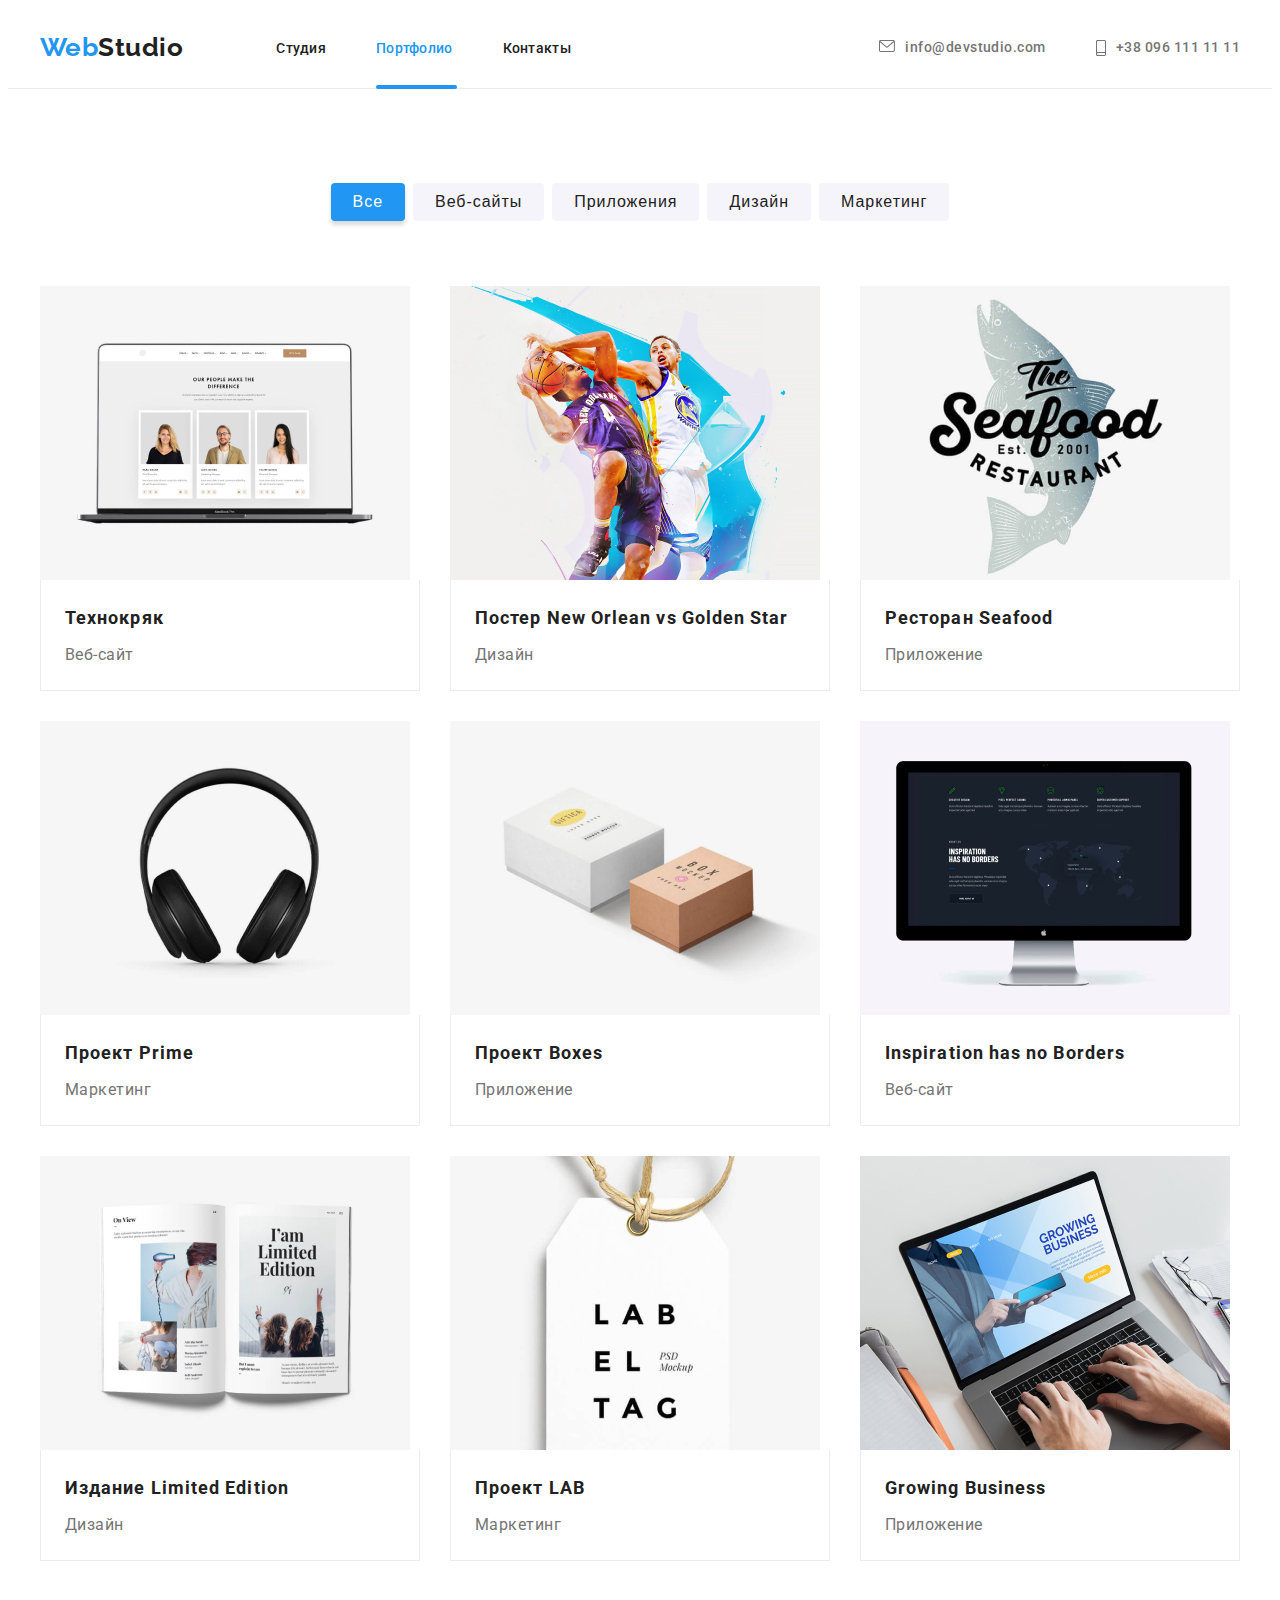
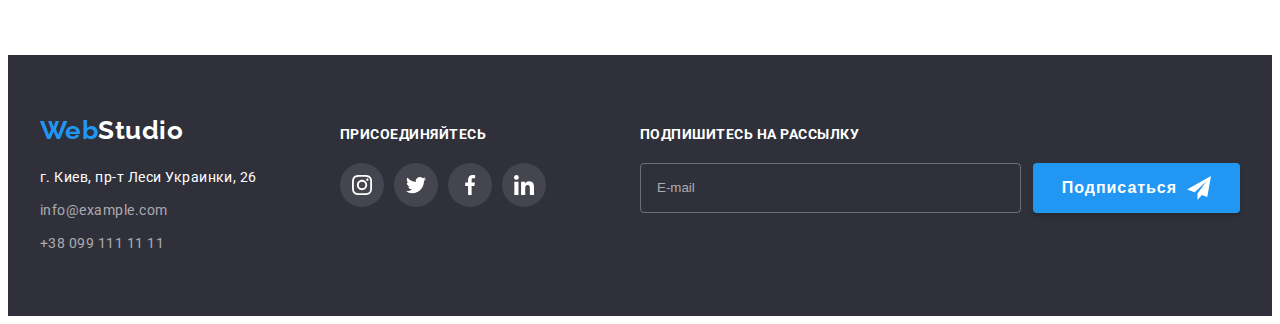
==== commit 0dad3e04: "Адаптация изображений" ====
--- a/portfolio.html
+++ b/portfolio.html
@@ -146,11 +146,31 @@
               <a class="projects-list__link" href="#">
                 <article class="project">
                   <div class="project__wrap-img">
-                    <img
-                      src="./images/project1.jpg"
-                      alt="Ноутбук"
-                      width="370"
-                    />
+                    <picture>
+                      <source
+                        media="(min-width: 1200px)"
+                        srcset="
+                          ./images/project1-desktop@1x.jpg 1x,
+                          ./images/project1-desktop@2x.jpg 2x
+                        "
+                      />
+                      <source
+                        media="(min-width: 768px)"
+                        srcset="
+                          ./images/project1-tablet@1x.jpg 1x,
+                          ./images/project1-tablet@2x.jpg 2x
+                        "
+                      />
+                      <source
+                        media="(min-width: 480px)"
+                        srcset="
+                          ./images/project1-phone@1x.jpg 1x,
+                          ./images/project1-phone@2x.jpg 2x
+                        "
+                      />
+
+                      <img src="./images/project1.jpg" alt="Ноутбук" />
+                    </picture>
                     <p class="project__description">
                       Технокряк это современная площадка распространения
                       коронавируса. Компании используют эту платформу для
@@ -169,11 +189,31 @@
               <a class="projects-list__link" href="#">
                 <article class="project">
                   <div class="project__wrap-img">
-                    <img
-                      src="./images/project2.jpg"
-                      alt="Дизайн постера"
-                      width="370"
-                    />
+                    <picture>
+                      <source
+                        media="(min-width: 1200px)"
+                        srcset="
+                          ./images/project2-desktop@1x.jpg 1x,
+                          ./images/project2-desktop@2x.jpg 2x
+                        "
+                      />
+                      <source
+                        media="(min-width: 768px)"
+                        srcset="
+                          ./images/project2-tablet@1x.jpg 1x,
+                          ./images/project2-tablet@2x.jpg 2x
+                        "
+                      />
+                      <source
+                        media="(min-width: 480px)"
+                        srcset="
+                          ./images/project2-phone@1x.jpg 1x,
+                          ./images/project2-phone@2x.jpg 2x
+                        "
+                      />
+
+                      <img src="./images/project2.jpg" alt="Дизайн постера" />
+                    </picture>
                     <p class="project__description">
                       Технокряк это современная площадка распространения
                       коронавируса. Компании используют эту платформу для
@@ -194,11 +234,34 @@
               <a class="projects-list__link" href="#">
                 <article class="project">
                   <div class="project__wrap-img">
-                    <img
-                      src="./images/project3.jpg"
-                      alt="Логотип ресторана"
-                      width="370"
-                    />
+                    <picture>
+                      <source
+                        media="(min-width: 1200px)"
+                        srcset="
+                          ./images/project3-desktop@1x.jpg 1x,
+                          ./images/project3-desktop@2x.jpg 2x
+                        "
+                      />
+                      <source
+                        media="(min-width: 768px)"
+                        srcset="
+                          ./images/project3-tablet@1x.jpg 1x,
+                          ./images/project3-tablet@2x.jpg 2x
+                        "
+                      />
+                      <source
+                        media="(min-width: 480px)"
+                        srcset="
+                          ./images/project3-phone@1x.jpg 1x,
+                          ./images/project3-phone@2x.jpg 2x
+                        "
+                      />
+
+                      <img
+                        src="./images/project3.jpg"
+                        alt="Логотип ресторана"
+                      />
+                    </picture>
                     <p class="project__description">
                       Технокряк это современная площадка распространения
                       коронавируса. Компании используют эту платформу для
@@ -217,11 +280,31 @@
               <a class="projects-list__link" href="#">
                 <article class="project">
                   <div class="project__wrap-img">
-                    <img
-                      src="./images/project4.jpg"
-                      alt="Наушники"
-                      width="370"
-                    />
+                    <picture>
+                      <source
+                        media="(min-width: 1200px)"
+                        srcset="
+                          ./images/project4-desktop@1x.jpg 1x,
+                          ./images/project4-desktop@2x.jpg 2x
+                        "
+                      />
+                      <source
+                        media="(min-width: 768px)"
+                        srcset="
+                          ./images/project4-tablet@1x.jpg 1x,
+                          ./images/project4-tablet@2x.jpg 2x
+                        "
+                      />
+                      <source
+                        media="(min-width: 480px)"
+                        srcset="
+                          ./images/project4-phone@1x.jpg 1x,
+                          ./images/project4-phone@2x.jpg 2x
+                        "
+                      />
+
+                      <img src="./images/project4.jpg" alt="Наушники" />
+                    </picture>
                     <p class="project__description">
                       Технокряк это современная площадка распространения
                       коронавируса. Компании используют эту платформу для
@@ -240,11 +323,31 @@
               <a class="projects-list__link" href="#">
                 <article class="project">
                   <div class="project__wrap-img">
-                    <img
-                      src="./images/project5.jpg"
-                      alt="Коробки"
-                      width="370"
-                    />
+                    <picture>
+                      <source
+                        media="(min-width: 1200px)"
+                        srcset="
+                          ./images/project5-desktop@1x.jpg 1x,
+                          ./images/project5-desktop@2x.jpg 2x
+                        "
+                      />
+                      <source
+                        media="(min-width: 768px)"
+                        srcset="
+                          ./images/project5-tablet@1x.jpg 1x,
+                          ./images/project5-tablet@2x.jpg 2x
+                        "
+                      />
+                      <source
+                        media="(min-width: 480px)"
+                        srcset="
+                          ./images/project5-phone@1x.jpg 1x,
+                          ./images/project5-phone@2x.jpg 2x
+                        "
+                      />
+
+                      <img src="./images/project5.jpg" alt="Коробки" />
+                    </picture>
                     <p class="project__description">
                       Технокряк это современная площадка распространения
                       коронавируса. Компании используют эту платформу для
@@ -263,11 +366,31 @@
               <a class="projects-list__link" href="#">
                 <article class="project">
                   <div class="project__wrap-img">
-                    <img
-                      src="./images/project6.jpg"
-                      alt="Веб-сайт"
-                      width="370"
-                    />
+                    <picture>
+                      <source
+                        media="(min-width: 1200px)"
+                        srcset="
+                          ./images/project6-desktop@1x.jpg 1x,
+                          ./images/project6-desktop@2x.jpg 2x
+                        "
+                      />
+                      <source
+                        media="(min-width: 768px)"
+                        srcset="
+                          ./images/project6-tablet@1x.jpg 1x,
+                          ./images/project6-tablet@2x.jpg 2x
+                        "
+                      />
+                      <source
+                        media="(min-width: 480px)"
+                        srcset="
+                          ./images/project6-phone@1x.jpg 1x,
+                          ./images/project6-phone@2x.jpg 2x
+                        "
+                      />
+
+                      <img src="./images/project6.jpg" alt="Веб-сайт" />
+                    </picture>
                     <p class="project__description">
                       Технокряк это современная площадка распространения
                       коронавируса. Компании используют эту платформу для
@@ -286,7 +409,31 @@
               <a class="projects-list__link" href="#">
                 <article class="project">
                   <div class="project__wrap-img">
-                    <img src="./images/project7.jpg" alt="Журнал" width="370" />
+                    <picture>
+                      <source
+                        media="(min-width: 1200px)"
+                        srcset="
+                          ./images/project7-desktop@1x.jpg 1x,
+                          ./images/project7-desktop@2x.jpg 2x
+                        "
+                      />
+                      <source
+                        media="(min-width: 768px)"
+                        srcset="
+                          ./images/project7-tablet@1x.jpg 1x,
+                          ./images/project7-tablet@2x.jpg 2x
+                        "
+                      />
+                      <source
+                        media="(min-width: 480px)"
+                        srcset="
+                          ./images/project7-phone@1x.jpg 1x,
+                          ./images/project7-phone@2x.jpg 2x
+                        "
+                      />
+
+                      <img src="./images/project7.jpg" alt="Журнал" />
+                    </picture>
                     <p class="project__description">
                       Технокряк это современная площадка распространения
                       коронавируса. Компании используют эту платформу для
@@ -305,11 +452,31 @@
               <a class="projects-list__link" href="#">
                 <article class="project">
                   <div class="project__wrap-img">
-                    <img
-                      src="./images/project8.jpg"
-                      alt="Этикетка"
-                      width="370"
-                    />
+                    <picture>
+                      <source
+                        media="(min-width: 1200px)"
+                        srcset="
+                          ./images/project8-desktop@1x.jpg 1x,
+                          ./images/project8-desktop@2x.jpg 2x
+                        "
+                      />
+                      <source
+                        media="(min-width: 768px)"
+                        srcset="
+                          ./images/project8-tablet@1x.jpg 1x,
+                          ./images/project8-tablet@2x.jpg 2x
+                        "
+                      />
+                      <source
+                        media="(min-width: 480px)"
+                        srcset="
+                          ./images/project8-phone@1x.jpg 1x,
+                          ./images/project8-phone@2x.jpg 2x
+                        "
+                      />
+
+                      <img src="./images/project8.jpg" alt="Этикетка" />
+                    </picture>
                     <p class="project__description">
                       Технокряк это современная площадка распространения
                       коронавируса. Компании используют эту платформу для
@@ -328,11 +495,31 @@
               <a class="projects-list__link" href="#">
                 <article class="project">
                   <div class="project__wrap-img">
-                    <img
-                      src="./images/project9.jpg"
-                      alt="Ноутбук"
-                      width="370"
-                    />
+                    <picture>
+                      <source
+                        media="(min-width: 1200px)"
+                        srcset="
+                          ./images/project9-desktop@1x.jpg 1x,
+                          ./images/project9-desktop@2x.jpg 2x
+                        "
+                      />
+                      <source
+                        media="(min-width: 768px)"
+                        srcset="
+                          ./images/project9-tablet@1x.jpg 1x,
+                          ./images/project9-tablet@2x.jpg 2x
+                        "
+                      />
+                      <source
+                        media="(min-width: 480px)"
+                        srcset="
+                          ./images/project9-phone@1x.jpg 1x,
+                          ./images/project9-phone@2x.jpg 2x
+                        "
+                      />
+
+                      <img src="./images/project9.jpg" alt="Дизайн постера" />
+                    </picture>
                     <p class="project__description">
                       Технокряк это современная площадка распространения
                       коронавируса. Компании используют эту платформу для
--- a/css/main.min.css
+++ b/css/main.min.css
@@ -1,2 +1,2 @@
-.card-set,.nav__list,.contact-list,.socials,.site-footer__address-list,.mobile-menu__nav-list,.mobile-menu__socials-list,.filter{list-style:none;padding:0;margin:0}.nav__link,.contact-list__link,.socials__link,.site-footer__address-link,.mobile-menu__nav-link,.mobile-menu__phone,.mobile-menu__mail,.mobile-menu__socials-link,.projects-list__link{text-decoration:none;-webkit-transition:color 250ms cubic-bezier(0.4, 0, 0.2, 1),background-color 250ms cubic-bezier(0.4, 0, 0.2, 1);transition:color 250ms cubic-bezier(0.4, 0, 0.2, 1),background-color 250ms cubic-bezier(0.4, 0, 0.2, 1)}.visually-hidden{position:absolute !important;clip:rect(1px 1px 1px 1px);clip:rect(1px, 1px, 1px, 1px);padding:0 !important;border:0 !important;height:1px !important;width:1px !important;overflow:hidden}.section{padding-top:60px;padding-bottom:60px;margin-left:auto;margin-right:auto}@media (min-width: 1200px){.section{padding-top:94px;padding-bottom:94px}}.section__title{margin-top:0;margin-bottom:50px;text-align:center;color:#212121;font-size:28px;font-weight:700;line-height:1.14}@media (min-width: 1200px){.section__title{font-size:36px}}.container{max-width:480px;margin:0 auto;padding-left:15px;padding-right:15px}@media (min-width: 768px){.container{max-width:768px}}@media (min-width: 1200px){.container{max-width:1200px}}.btn{padding:10px 32px;border:none;border-radius:4px;background-color:#f5f4fa;color:#212121;font-size:16px;font-weight:700;letter-spacing:0.06em;line-height:1.86;cursor:pointer;-webkit-box-shadow:0px 0px 0px rgba(0,0,0,0.1),0px 0px 0px rgba(0,0,0,0.08),0px 0px 0px rgba(0,0,0,0.12);box-shadow:0px 0px 0px rgba(0,0,0,0.1),0px 0px 0px rgba(0,0,0,0.08),0px 0px 0px rgba(0,0,0,0.12);-webkit-transition:background-color 250ms cubic-bezier(0.4, 0, 0.2, 1),color 250ms cubic-bezier(0.4, 0, 0.2, 1),-webkit-box-shadow 250ms cubic-bezier(0.4, 0, 0.2, 1);transition:background-color 250ms cubic-bezier(0.4, 0, 0.2, 1),color 250ms cubic-bezier(0.4, 0, 0.2, 1),-webkit-box-shadow 250ms cubic-bezier(0.4, 0, 0.2, 1);transition:background-color 250ms cubic-bezier(0.4, 0, 0.2, 1),color 250ms cubic-bezier(0.4, 0, 0.2, 1),box-shadow 250ms cubic-bezier(0.4, 0, 0.2, 1);transition:background-color 250ms cubic-bezier(0.4, 0, 0.2, 1),color 250ms cubic-bezier(0.4, 0, 0.2, 1),box-shadow 250ms cubic-bezier(0.4, 0, 0.2, 1),-webkit-box-shadow 250ms cubic-bezier(0.4, 0, 0.2, 1)}.btn:hover,.btn:focus,.btn--primary{background-color:#2196f3;color:#fff;-webkit-box-shadow:0px 4px 4px rgba(0,0,0,0.15);box-shadow:0px 4px 4px rgba(0,0,0,0.15)}@media (min-width: 768px){.card-set{display:-webkit-box;display:-ms-flexbox;display:flex;-ms-flex-wrap:wrap;flex-wrap:wrap;margin-left:calc(-1 * 30px);margin-top:calc(-1 * 30px)}}.card-set--phone{display:-webkit-box;display:-ms-flexbox;display:flex;-ms-flex-wrap:wrap;flex-wrap:wrap;margin-left:calc(-1 * 30px);margin-top:calc(-1 * 30px)}img{display:block;max-width:100%;height:auto}.body{background-color:#fff;color:#757575;font-family:"Roboto",sans-serif;letter-spacing:0.03em}.logo{color:#212121;font-family:"Raleway",sans-serif;font-weight:700;font-size:24px;text-decoration:none;line-height:1.2}@media (min-width: 1200px){.logo{font-size:26px}}@media (min-width: 768px){.site-header__logo{margin-right:88px}}@media (min-width: 1200px){.site-header__logo{margin-right:93px}}.site-footer__logo{margin-bottom:20px;display:block;color:var(--white-color)}.logo__accent{color:#2196f3}.site-header{font-size:14px;font-weight:500;border-bottom:1px solid #ececec}@media (max-width: 767px){.site-header{padding-top:10px;padding-bottom:10px}}.site-header__container{display:-webkit-box;display:-ms-flexbox;display:flex;-webkit-box-pack:justify;-ms-flex-pack:justify;justify-content:space-between;-webkit-box-align:center;-ms-flex-align:center;align-items:center}.nav{display:none}@media (min-width: 768px){.nav{display:-webkit-box;display:-ms-flexbox;display:flex;-webkit-box-align:center;-ms-flex-align:center;align-items:center}}.nav__list{display:-webkit-box;display:-ms-flexbox;display:flex}.nav__item:not(:last-child){margin-right:50px}.nav__link{position:relative;display:block;padding-top:32px;padding-bottom:32px;color:#212121;letter-spacing:0.02em}.nav__link:hover,.nav__link:focus{color:#2196f3}.nav__link--current{color:#2196f3}.nav__link--current::after{content:"";position:absolute;bottom:-1px;width:100%;display:block;border:2px solid #2196f3;border-radius:2px}.contact-list{display:none}@media (min-width: 768px){.contact-list{display:-webkit-box;display:-ms-flexbox;display:flex;-webkit-box-orient:vertical;-webkit-box-direction:normal;-ms-flex-direction:column;flex-direction:column;margin-left:auto}}@media (min-width: 1200px){.contact-list{-webkit-box-orient:horizontal;-webkit-box-direction:normal;-ms-flex-direction:row;flex-direction:row}}.site-header__contact-list{margin-left:auto}.contact-list__item{color:var(--primary-text-color)}@media (min-width: 1200px){.contact-list__item:not(:last-child){margin-right:50px}}@media (min-width: 768px){.contact-list__item{margin-bottom:10px}}@media (min-width: 1200px){.contact-list__item{margin-bottom:0}}.contact-list__icon{fill:currentColor;margin-right:8px}@media (min-width: 1200px){.contact-list__icon{margin-right:10px}}.contact-list__link{display:-webkit-box;display:-ms-flexbox;display:flex;color:var(--primary-text-color);line-height:1.14}.contact-list__link:hover,.contact-list__link:focus{color:#2196f3}.socials{display:-webkit-box;display:-ms-flexbox;display:flex;-webkit-box-pack:center;-ms-flex-pack:center;justify-content:center}.socials__link{color:#afb1b8}.socials__link:hover,.socials__link:focus{background-color:#2196f3;color:#fff}.socials__item:not(:last-child){margin-right:10px}.socials__link{display:-webkit-box;display:-ms-flexbox;display:flex;padding:12px;border-radius:50%}.socials__icon{width:20px;height:20px;fill:currentColor}@media (min-width: 1200px){.footer__socials{-webkit-box-pack:start;-ms-flex-pack:start;justify-content:start}}.footer-socials__link{color:#fff;background-color:rgba(255,255,255,0.1)}.site-footer{padding-top:60px;padding-bottom:60px;background-color:#2f303a;line-height:1.71;color:#fff}.site-footer__container{text-align:center}@media (min-width: 768px){.site-footer__container{display:-webkit-box;display:-ms-flexbox;display:flex;-ms-flex-wrap:wrap;flex-wrap:wrap;-webkit-box-pack:center;-ms-flex-pack:center;justify-content:center}}@media (min-width: 1200px){.site-footer__container{text-align:left}}@media (max-width: 767px){.site-footer__block:not(:first-child){padding-top:60px}}@media (min-width: 768px){.site-footer__block:last-child{padding-top:60px}.site-footer__block:not(:last-child){-ms-flex-preferred-size:50%;flex-basis:50%}.site-footer__block--large{-ms-flex-preferred-size:450px;flex-basis:450px}}@media (min-width: 1200px){.site-footer__block:not(:first-child){padding-top:12px}.site-footer__block:not(:last-child){-ms-flex-preferred-size:calc(25% - 30px);flex-basis:calc(25% - 30px);margin-right:30px}.site-footer__block--large{-webkit-box-flex:1;-ms-flex-positive:1;flex-grow:1}}.site-footer__address-list{font-style:normal;font-size:14px}.site-footer__address-item:not(:last-child){margin-bottom:8px}@media (min-width: 1200px){.site-footer__address-item:not(:last-child){margin-bottom:9px}}.site-footer__address-link{color:rgba(255,255,255,0.6)}.site-footer__address-link--white{color:#fff}.site-footer__address-link:hover,.site-footer__address-link:focus{color:#2196f3}.site-footer__title{margin-top:0;margin-bottom:20px;color:#fff;font-size:14px;line-height:1.14;text-transform:uppercase}@media (min-width: 1200px){.site-footer__follow-block{-webkit-box-flex:1;-ms-flex-positive:1;flex-grow:1}}@media (min-width: 1200px){.site-footer__follow-form{display:-webkit-box;display:-ms-flexbox;display:flex}}.site-footer__follow-input{width:100%;margin-right:12px;padding:15px 16px;border:1px solid rgba(255,255,255,0.3);border-radius:4px;background-color:transparent;color:#fff}@media (max-width: 1199px){.site-footer__follow-input{margin-bottom:20px}}@media (min-width: 1200px){.site-footer__follow-input{-webkit-box-flex:1;-ms-flex-positive:1;flex-grow:1}}.site-footer__follow-input::-webkit-input-placeholder{color:rgba(255,255,255,0.6)}.site-footer__follow-input:-ms-input-placeholder{color:rgba(255,255,255,0.6)}.site-footer__follow-input::-ms-input-placeholder{color:rgba(255,255,255,0.6)}.site-footer__follow-input::placeholder{color:rgba(255,255,255,0.6)}.site-footer__follow-btn{display:-webkit-box;display:-ms-flexbox;display:flex;-webkit-box-align:center;-ms-flex-align:center;align-items:center;padding-left:29px;padding-right:29px;margin-left:auto;margin-right:auto;background-color:#2196f3;color:#fff;-webkit-box-shadow:0px 4px 4px rgba(0,0,0,0.15);box-shadow:0px 4px 4px rgba(0,0,0,0.15)}.site-footer__follow-icon{width:24px;height:24px;margin-left:10px;fill:currentColor}.mobile-menu__btn{position:relative;z-index:10;border:none;background-color:transparent;-webkit-transition:color 250ms cubic-bezier(0.4, 0, 0.2, 1);transition:color 250ms cubic-bezier(0.4, 0, 0.2, 1)}.mobile-menu__btn:hover,.mobile-menu__btn:focus{color:#2196f3}.mobile-menu__btn.is-open .mobile-menu__btn-close{display:block}.mobile-menu__btn.is-open .mobile-menu__btn-open{display:none}@media (min-width: 768px){.mobile-menu__btn{display:none}}.mobile-menu__btn-icon{fill:currentColor}.mobile-menu__btn-close{display:none}.mobile-menu{position:fixed;top:0;left:0;width:100%;height:100vh;z-index:9;padding-top:48px;padding-bottom:48px;padding-left:40px;-webkit-transform:translateY(100%);transform:translateY(100%);display:-webkit-box;display:-ms-flexbox;display:flex;-webkit-box-orient:vertical;-webkit-box-direction:normal;-ms-flex-direction:column;flex-direction:column;-webkit-box-pack:justify;-ms-flex-pack:justify;justify-content:space-between;overflow:scroll;background-color:#fff;-webkit-transition:-webkit-transform 250ms cubic-bezier(0.4, 0, 0.2, 1);transition:-webkit-transform 250ms cubic-bezier(0.4, 0, 0.2, 1);transition:transform 250ms cubic-bezier(0.4, 0, 0.2, 1);transition:transform 250ms cubic-bezier(0.4, 0, 0.2, 1), -webkit-transform 250ms cubic-bezier(0.4, 0, 0.2, 1)}.mobile-menu.is-open{-webkit-transform:translateY(0);transform:translateY(0)}@media (min-width: 768px){.mobile-menu{display:none}}.mobile-menu__nav-item{margin-bottom:32px}.mobile-menu__nav-link{font-size:40px;color:#212121}.mobile-menu__nav-link--current{color:#2196f3}.mobile-menu__phone{display:block;margin-bottom:32px;color:#2196f3;font-size:34px;line-height:1.18;letter-spacing:0.02em}@media screen and (max-width: 445px){.mobile-menu__phone{font-size:27px}}.mobile-menu__mail{display:block;margin-bottom:64px;color:#757575;font-size:24px;line-height:1.17;letter-spacing:0.02em}.mobile-menu__socials-list{display:-webkit-box;display:-ms-flexbox;display:flex}@media screen and (max-width: 445px){.mobile-menu__socials-list{-webkit-box-orient:vertical;-webkit-box-direction:normal;-ms-flex-direction:column;flex-direction:column}}.mobile-menu__socials-item:not(:last-child){padding-right:10px;margin-right:10px;border-right:1px solid rgba(33,33,33,0.2)}@media screen and (max-width: 445px){.mobile-menu__socials-item:not(:last-child){border-right:none;margin-bottom:10px}}.mobile-menu__socials-link{font-size:18px;color:#2196f3}.section__hero{max-width:1600px;margin-left:auto;margin-right:auto;padding-top:118px;padding-bottom:118px;background-image:-webkit-gradient(linear, left top, left bottom, from(rgba(47,48,58,0.4)), to(rgba(47,48,58,0.4))),url("../images/bg_hero.jpg");background-image:linear-gradient(rgba(47,48,58,0.4), rgba(47,48,58,0.4)),url("../images/bg_hero.jpg");background-position:center;background-size:cover;text-align:center}.hero__title{margin-left:auto;margin-right:auto;margin-bottom:30px;max-width:360px;font-size:26px;font-weight:900;line-height:1.62;letter-spacing:0.06em;color:#fff;text-transform:uppercase}@media (min-width: 1200px){.hero__title{max-width:650px;font-size:44px;line-height:1.36}}.features{font-size:14px}.features__item{width:100%}@media (max-width: 767px){.features__item:not(:last-child){margin-bottom:30px}}@media (min-width: 768px){.features__item{-ms-flex-preferred-size:calc(100% / 2 - 30px);flex-basis:calc(100% / 2 - 30px);margin-left:30px;margin-top:30px}}@media (min-width: 1200px){.features__item{-ms-flex-preferred-size:calc(100% / 4 - 30px);flex-basis:calc(100% / 4 - 30px);margin-left:30px;margin-top:30px}}.features__icon-wrap{border-radius:4px;padding-top:25px;padding-bottom:25px;margin-bottom:30px;text-align:center;background-color:#f5f4fa}.features__icon{width:70px;height:70px}.features__subtitle{margin-top:0;margin-bottom:10px;color:#212121;font-size:14px;text-transform:uppercase;font-weight:700;line-height:1.14;text-align:center}@media (min-width: 768px){.features__subtitle{text-align:left}}.features__info{margin:0;line-height:1.71}.about{display:none;padding-top:0}@media (min-width: 1200px){.about{display:block}}.about__item{position:relative;-ms-flex-preferred-size:calc(100% / 3 - 30px);flex-basis:calc(100% / 3 - 30px);margin-left:30px;margin-top:30px}.about__item-title{position:absolute;width:100%;bottom:0;left:0;margin:0;padding-top:27px;padding-bottom:27px;font-size:14px;line-height:1.14;text-transform:uppercase;text-align:center;color:#fff;background-color:rgba(47,48,58,0.8)}.teammates{background-color:#f5f4fa;font-size:16px;line-height:1.2}.teammates__item{width:100%;border-radius:0px 0px 4px 4px;-webkit-box-shadow:0px 1px 3px rgba(0,0,0,0.12),0px 1px 1px rgba(0,0,0,0.14),0px 2px 1px rgba(0,0,0,0.2);box-shadow:0px 1px 3px rgba(0,0,0,0.12),0px 1px 1px rgba(0,0,0,0.14),0px 2px 1px rgba(0,0,0,0.2);background-color:#fff}@media (max-width: 767px){.teammates__item:not(:last-child){margin-bottom:30px}}@media (min-width: 768px){.teammates__item{-ms-flex-preferred-size:calc(100% / 2 - 30px);flex-basis:calc(100% / 2 - 30px);margin-left:30px;margin-top:30px}}@media (min-width: 1200px){.teammates__item{-ms-flex-preferred-size:calc(100% / 4 - 30px);flex-basis:calc(100% / 4 - 30px);margin-left:30px;margin-top:30px}}.teammates__info{padding-top:30px;padding-bottom:30px;text-align:center}.teammates__name{margin-top:0;margin-bottom:10px;font-weight:500;color:#212121}.teammates__position{margin:0;margin-bottom:16px}@media (max-width: 767px){.clients__item{-ms-flex-preferred-size:calc(100% / 2 - 30px);flex-basis:calc(100% / 2 - 30px);margin-left:30px;margin-top:30px}}@media (min-width: 768px){.clients__item{-ms-flex-preferred-size:calc(100% / 3 - 30px);flex-basis:calc(100% / 3 - 30px);margin-left:30px;margin-top:30px}}@media (min-width: 1200px){.clients__item{-ms-flex-preferred-size:calc(100% / 6 - 30px);flex-basis:calc(100% / 6 - 30px);margin-left:30px;margin-top:30px}}.clients__link{display:-webkit-box;display:-ms-flexbox;display:flex;height:92px;border:1px solid #afb1b8;border-radius:4px;-webkit-box-pack:center;-ms-flex-pack:center;justify-content:center;-webkit-box-align:center;-ms-flex-align:center;align-items:center;color:#afb1b8;-webkit-transition:color 250ms cubic-bezier(0.4, 0, 0.2, 1),border-color 250ms cubic-bezier(0.4, 0, 0.2, 1);transition:color 250ms cubic-bezier(0.4, 0, 0.2, 1),border-color 250ms cubic-bezier(0.4, 0, 0.2, 1)}.clients__link:hover,.clients__link:focus{border-color:#2196f3;color:#2196f3}.clients__icon{fill:currentColor}.backdrop{position:fixed;top:0;left:0;width:100vw;height:100vh;z-index:99;display:-webkit-box;display:-ms-flexbox;display:flex;-webkit-box-align:center;-ms-flex-align:center;align-items:center;-webkit-box-pack:center;-ms-flex-pack:center;justify-content:center;background-color:rgba(0,0,0,0.2);opacity:1;-webkit-transform:scale(1);transform:scale(1);-webkit-transition:opacity 250ms cubic-bezier(0.4, 0, 0.2, 1),visibility 250ms cubic-bezier(0.4, 0, 0.2, 1),-webkit-transform 250ms cubic-bezier(0.4, 0, 0.2, 1);transition:opacity 250ms cubic-bezier(0.4, 0, 0.2, 1),visibility 250ms cubic-bezier(0.4, 0, 0.2, 1),-webkit-transform 250ms cubic-bezier(0.4, 0, 0.2, 1);transition:opacity 250ms cubic-bezier(0.4, 0, 0.2, 1),transform 250ms cubic-bezier(0.4, 0, 0.2, 1),visibility 250ms cubic-bezier(0.4, 0, 0.2, 1);transition:opacity 250ms cubic-bezier(0.4, 0, 0.2, 1),transform 250ms cubic-bezier(0.4, 0, 0.2, 1),visibility 250ms cubic-bezier(0.4, 0, 0.2, 1),-webkit-transform 250ms cubic-bezier(0.4, 0, 0.2, 1)}.backdrop.is-hidden{pointer-events:none;visibility:hidden;opacity:0;-webkit-transform:scale(1.1);transform:scale(1.1)}.modal{position:relative;max-height:100%;max-width:450px;overflow:auto;padding:40px;border-radius:4px;background-color:#fff;-webkit-box-shadow:0px 1px 3px rgba(0,0,0,0.12),0px 1px 1px rgba(0,0,0,0.14),0px 2px 1px rgba(0,0,0,0.2);box-shadow:0px 1px 3px rgba(0,0,0,0.12),0px 1px 1px rgba(0,0,0,0.14),0px 2px 1px rgba(0,0,0,0.2)}@media (min-width: 1200px){.modal{max-width:530px}}.modal__close-btn{position:absolute;top:8px;right:8px;display:-webkit-box;display:-ms-flexbox;display:flex;padding:6px;-webkit-box-pack:center;-ms-flex-pack:center;justify-content:center;-webkit-box-align:center;-ms-flex-align:center;align-items:center;border:1px solid rgba(0,0,0,0.1);border-radius:50%;background-color:#fff;color:#000000;cursor:pointer;-webkit-transition:color 250ms cubic-bezier(0.4, 0, 0.2, 1);transition:color 250ms cubic-bezier(0.4, 0, 0.2, 1)}.modal__close-btn:hover,.modal__close-btn:focus{color:#2196f3}.modal__close-icon{fill:currentColor;width:18px;height:18px}.modal__title{margin-top:0;margin-bottom:12px;font-size:20px;line-height:1.5;letter-spacing:0.03em;color:#212121;text-align:center}@media (min-width: 1200px){.modal__title{text-align:left;line-height:1.15}}.modal__field{position:relative;display:block;margin-bottom:10px}.modal__input,.modal__comment{display:block;width:100%;border:1px solid rgba(33,33,33,0.2);border-radius:4px}.modal__input{padding-top:11px;padding-right:12px;padding-bottom:11px;padding-left:42px;font-size:14px}.modal__input:focus{border-color:#2196f3;outline:none}.modal__input:focus ~ .modal__input-icon{fill:#2196f3}.modal__comment{padding:16px 12px;height:120px;resize:none;font-size:12px;line-height:1.17;letter-spacing:0.01em}.modal__comment::-webkit-input-placeholder{color:#757575;font-size:12px;line-height:1.17;letter-spacing:0.01em}.modal__comment:-ms-input-placeholder{color:#757575;font-size:12px;line-height:1.17;letter-spacing:0.01em}.modal__comment::-ms-input-placeholder{color:#757575;font-size:12px;line-height:1.17;letter-spacing:0.01em}.modal__comment::placeholder{color:#757575;font-size:12px;line-height:1.17;letter-spacing:0.01em}.modal__comment:focus{border-color:#2196f3;outline:none}.modal__label{font-size:12px;line-height:1.17}.modal__input-icon{position:absolute;bottom:11px;left:12px;width:18px;height:18px;fill:#212121}.checkbox__field{display:-webkit-box;display:-ms-flexbox;display:flex;-ms-flex-line-pack:center;align-content:center;-webkit-box-pack:center;-ms-flex-pack:center;justify-content:center;vertical-align:middle;margin-top:20px;margin-bottom:30px}.modal__custom-checkbox{display:-webkit-box;display:-ms-flexbox;display:flex;-webkit-box-align:center;-ms-flex-align:center;align-items:center;-webkit-box-pack:center;-ms-flex-pack:center;justify-content:center;width:16px;height:15px;margin-right:8px;border:2px solid #212121;border-radius:2px;color:transparent;-webkit-transition:color 250ms cubic-bezier(0.4, 0, 0.2, 1),background-color 250ms cubic-bezier(0.4, 0, 0.2, 1),border-color 250ms cubic-bezier(0.4, 0, 0.2, 1);transition:color 250ms cubic-bezier(0.4, 0, 0.2, 1),background-color 250ms cubic-bezier(0.4, 0, 0.2, 1),border-color 250ms cubic-bezier(0.4, 0, 0.2, 1)}.modal__original-checkbox:checked ~ .modal__custom-checkbox{background-color:#2196f3;color:#fff;border-color:transparent}.modal__checkbox-icon{fill:currentColor}.modal__checkbox-label{font-size:12px;line-height:1.3;letter-spacing:0.03em}@media (min-width: 1200px){.modal__checkbox-label{font-size:14px;line-height:1.16}}.modal__checkbox-link{color:#2196f3}.modal__btn{display:block;margin-left:auto;margin-right:auto;padding:10px 55px}.modal__btn:hover,.modal__btn:focus{background-color:#188ce8}.filter{margin-bottom:40px}@media (min-width: 768px){.filter{display:-webkit-box;display:-ms-flexbox;display:flex;-webkit-box-pack:center;-ms-flex-pack:center;justify-content:center;margin-bottom:30px}}@media (min-width: 1200px){.filter{margin-bottom:50px}}.filter__item{display:inline-block;margin-bottom:15px}.filter__item:not(:last-child){margin-right:8px}.filter__btn{font-weight:500;line-height:1.6;padding:6px 22px}.project-list{-webkit-box-align:stretch;-ms-flex-align:stretch;align-items:stretch}@media (max-width: 767px){.projects-list__item:not(:last-child){margin-bottom:30px}}@media (min-width: 768px){.projects-list__item{-ms-flex-preferred-size:calc(100% / 2 - 30px);flex-basis:calc(100% / 2 - 30px);margin-left:30px;margin-top:30px}}@media (min-width: 1200px){.projects-list__item{-ms-flex-preferred-size:calc(100% / 3 - 30px);flex-basis:calc(100% / 3 - 30px);margin-left:30px;margin-top:30px}}.projects-list__link{height:100%;display:block;-webkit-box-shadow:0px 0px 0px rgba(0,0,0,0.12),0px 0px 0px rgba(0,0,0,0.06),0px 0px 0px rgba(0,0,0,0.16);box-shadow:0px 0px 0px rgba(0,0,0,0.12),0px 0px 0px rgba(0,0,0,0.06),0px 0px 0px rgba(0,0,0,0.16);-webkit-transition:-webkit-box-shadow 250ms cubic-bezier(0.4, 0, 0.2, 1);transition:-webkit-box-shadow 250ms cubic-bezier(0.4, 0, 0.2, 1);transition:box-shadow 250ms cubic-bezier(0.4, 0, 0.2, 1);transition:box-shadow 250ms cubic-bezier(0.4, 0, 0.2, 1), -webkit-box-shadow 250ms cubic-bezier(0.4, 0, 0.2, 1)}.projects-list__link:hover,.projects-list__link:focus{-webkit-box-shadow:0px 1px 1px rgba(0,0,0,0.12),0px 4px 4px rgba(0,0,0,0.06),1px 4px 6px rgba(0,0,0,0.16);box-shadow:0px 1px 1px rgba(0,0,0,0.12),0px 4px 4px rgba(0,0,0,0.06),1px 4px 6px rgba(0,0,0,0.16)}.project{display:-webkit-box;display:-ms-flexbox;display:flex;-webkit-box-orient:vertical;-webkit-box-direction:normal;-ms-flex-direction:column;flex-direction:column;height:100%}.project__wrap-img{position:relative;overflow:hidden}.project__description{position:absolute;top:100%;left:0;width:100%;height:100%;display:-webkit-box;display:-ms-flexbox;display:flex;-webkit-box-align:center;-ms-flex-align:center;align-items:center;margin:0;padding:24px;font-size:18px;line-height:1.56;color:#fff;background-color:rgba(33,150,243,0.9);-webkit-transform:translateY(0);transform:translateY(0);-webkit-transition:-webkit-transform 250ms cubic-bezier(0.4, 0, 0.2, 1);transition:-webkit-transform 250ms cubic-bezier(0.4, 0, 0.2, 1);transition:transform 250ms cubic-bezier(0.4, 0, 0.2, 1);transition:transform 250ms cubic-bezier(0.4, 0, 0.2, 1), -webkit-transform 250ms cubic-bezier(0.4, 0, 0.2, 1)}.projects-list__link:hover .project__description,.projects-list__link:focus .project__description{-webkit-transform:translateY(-100%);transform:translateY(-100%)}.project__meta{padding:20px 24px;border-right:1px solid #ececec;border-bottom:1px solid #ececec;border-left:1px solid #ececec;-webkit-box-flex:1;-ms-flex-positive:1;flex-grow:1}.project__title{margin-top:0;margin-bottom:4px;font-size:18px;line-height:2;letter-spacing:0.06em;color:#212121}.project__type{margin:0;color:#757575;font-size:16px;line-height:1.88}
+.card-set,.nav__list,.contact-list,.socials,.site-footer__address-list,.mobile-menu__nav-list,.mobile-menu__socials-list,.filter{list-style:none;padding:0;margin:0}.nav__link,.contact-list__link,.socials__link,.site-footer__address-link,.mobile-menu__nav-link,.mobile-menu__phone,.mobile-menu__mail,.mobile-menu__socials-link,.projects-list__link{text-decoration:none;-webkit-transition:color 250ms cubic-bezier(0.4, 0, 0.2, 1),background-color 250ms cubic-bezier(0.4, 0, 0.2, 1);transition:color 250ms cubic-bezier(0.4, 0, 0.2, 1),background-color 250ms cubic-bezier(0.4, 0, 0.2, 1)}.visually-hidden{position:absolute !important;clip:rect(1px 1px 1px 1px);clip:rect(1px, 1px, 1px, 1px);padding:0 !important;border:0 !important;height:1px !important;width:1px !important;overflow:hidden}.section{padding-top:60px;padding-bottom:60px;margin-left:auto;margin-right:auto}@media (min-width: 1200px){.section{padding-top:94px;padding-bottom:94px}}.section__title{margin-top:0;margin-bottom:50px;text-align:center;color:#212121;font-size:28px;font-weight:700;line-height:1.14}@media (min-width: 1200px){.section__title{font-size:36px}}.container{max-width:480px;margin:0 auto;padding-left:15px;padding-right:15px}@media (min-width: 768px){.container{max-width:768px}}@media (min-width: 1200px){.container{max-width:1200px}}.btn{padding:10px 32px;border:none;border-radius:4px;background-color:#f5f4fa;color:#212121;font-size:16px;font-weight:700;letter-spacing:0.06em;line-height:1.86;cursor:pointer;-webkit-box-shadow:0px 0px 0px rgba(0,0,0,0.1),0px 0px 0px rgba(0,0,0,0.08),0px 0px 0px rgba(0,0,0,0.12);box-shadow:0px 0px 0px rgba(0,0,0,0.1),0px 0px 0px rgba(0,0,0,0.08),0px 0px 0px rgba(0,0,0,0.12);-webkit-transition:background-color 250ms cubic-bezier(0.4, 0, 0.2, 1),color 250ms cubic-bezier(0.4, 0, 0.2, 1),-webkit-box-shadow 250ms cubic-bezier(0.4, 0, 0.2, 1);transition:background-color 250ms cubic-bezier(0.4, 0, 0.2, 1),color 250ms cubic-bezier(0.4, 0, 0.2, 1),-webkit-box-shadow 250ms cubic-bezier(0.4, 0, 0.2, 1);transition:background-color 250ms cubic-bezier(0.4, 0, 0.2, 1),color 250ms cubic-bezier(0.4, 0, 0.2, 1),box-shadow 250ms cubic-bezier(0.4, 0, 0.2, 1);transition:background-color 250ms cubic-bezier(0.4, 0, 0.2, 1),color 250ms cubic-bezier(0.4, 0, 0.2, 1),box-shadow 250ms cubic-bezier(0.4, 0, 0.2, 1),-webkit-box-shadow 250ms cubic-bezier(0.4, 0, 0.2, 1)}.btn:hover,.btn:focus,.btn--primary{background-color:#2196f3;color:#fff;-webkit-box-shadow:0px 4px 4px rgba(0,0,0,0.15);box-shadow:0px 4px 4px rgba(0,0,0,0.15)}@media (min-width: 768px){.card-set{display:-webkit-box;display:-ms-flexbox;display:flex;-ms-flex-wrap:wrap;flex-wrap:wrap;margin-left:calc(-1 * 30px);margin-top:calc(-1 * 30px)}}.card-set--phone{display:-webkit-box;display:-ms-flexbox;display:flex;-ms-flex-wrap:wrap;flex-wrap:wrap;margin-left:calc(-1 * 30px);margin-top:calc(-1 * 30px)}img{display:block;max-width:100%;height:auto}.body{background-color:#fff;color:#757575;font-family:"Roboto",sans-serif;letter-spacing:0.03em}.logo{color:#212121;font-family:"Raleway",sans-serif;font-weight:700;font-size:24px;text-decoration:none;line-height:1.2}@media (min-width: 1200px){.logo{font-size:26px}}@media (min-width: 768px){.site-header__logo{margin-right:88px}}@media (min-width: 1200px){.site-header__logo{margin-right:93px}}.site-footer__logo{margin-bottom:20px;display:block;color:var(--white-color)}.logo__accent{color:#2196f3}.site-header{font-size:14px;font-weight:500;border-bottom:1px solid #ececec}@media (max-width: 767px){.site-header{padding-top:10px;padding-bottom:10px}}.site-header__container{display:-webkit-box;display:-ms-flexbox;display:flex;-webkit-box-pack:justify;-ms-flex-pack:justify;justify-content:space-between;-webkit-box-align:center;-ms-flex-align:center;align-items:center}.nav{display:none}@media (min-width: 768px){.nav{display:-webkit-box;display:-ms-flexbox;display:flex;-webkit-box-align:center;-ms-flex-align:center;align-items:center}}.nav__list{display:-webkit-box;display:-ms-flexbox;display:flex}.nav__item:not(:last-child){margin-right:50px}.nav__link{position:relative;display:block;padding-top:32px;padding-bottom:32px;color:#212121;letter-spacing:0.02em}.nav__link:hover,.nav__link:focus{color:#2196f3}.nav__link--current{color:#2196f3}.nav__link--current::after{content:"";position:absolute;bottom:-1px;width:100%;display:block;border:2px solid #2196f3;border-radius:2px}.contact-list{display:none}@media (min-width: 768px){.contact-list{display:-webkit-box;display:-ms-flexbox;display:flex;-webkit-box-orient:vertical;-webkit-box-direction:normal;-ms-flex-direction:column;flex-direction:column;margin-left:auto}}@media (min-width: 1200px){.contact-list{-webkit-box-orient:horizontal;-webkit-box-direction:normal;-ms-flex-direction:row;flex-direction:row}}.site-header__contact-list{margin-left:auto}.contact-list__item{color:var(--primary-text-color)}@media (min-width: 1200px){.contact-list__item:not(:last-child){margin-right:50px}}@media (min-width: 768px){.contact-list__item{margin-bottom:10px}}@media (min-width: 1200px){.contact-list__item{margin-bottom:0}}.contact-list__icon{fill:currentColor;margin-right:8px}@media (min-width: 1200px){.contact-list__icon{margin-right:10px}}.contact-list__link{display:-webkit-box;display:-ms-flexbox;display:flex;color:var(--primary-text-color);line-height:1.14}.contact-list__link:hover,.contact-list__link:focus{color:#2196f3}.socials{display:-webkit-box;display:-ms-flexbox;display:flex;-webkit-box-pack:center;-ms-flex-pack:center;justify-content:center}.socials__link{color:#afb1b8}.socials__link:hover,.socials__link:focus{background-color:#2196f3;color:#fff}.socials__item:not(:last-child){margin-right:10px}.socials__link{display:-webkit-box;display:-ms-flexbox;display:flex;padding:12px;border-radius:50%}.socials__icon{width:20px;height:20px;fill:currentColor}@media (min-width: 1200px){.footer__socials{-webkit-box-pack:start;-ms-flex-pack:start;justify-content:start}}.footer-socials__link{color:#fff;background-color:rgba(255,255,255,0.1)}.site-footer{padding-top:60px;padding-bottom:60px;background-color:#2f303a;line-height:1.71;color:#fff}.site-footer__container{text-align:center}@media (min-width: 768px){.site-footer__container{display:-webkit-box;display:-ms-flexbox;display:flex;-ms-flex-wrap:wrap;flex-wrap:wrap;-webkit-box-pack:center;-ms-flex-pack:center;justify-content:center}}@media (min-width: 1200px){.site-footer__container{text-align:left}}@media (max-width: 767px){.site-footer__block:not(:first-child){padding-top:60px}}@media (min-width: 768px){.site-footer__block:last-child{padding-top:60px}.site-footer__block:not(:last-child){-ms-flex-preferred-size:50%;flex-basis:50%}.site-footer__block--large{-ms-flex-preferred-size:450px;flex-basis:450px}}@media (min-width: 1200px){.site-footer__block:not(:first-child){padding-top:12px}.site-footer__block:not(:last-child){-ms-flex-preferred-size:calc(25% - 30px);flex-basis:calc(25% - 30px);margin-right:30px}.site-footer__block--large{-webkit-box-flex:1;-ms-flex-positive:1;flex-grow:1}}.site-footer__address-list{font-style:normal;font-size:14px}.site-footer__address-item:not(:last-child){margin-bottom:8px}@media (min-width: 1200px){.site-footer__address-item:not(:last-child){margin-bottom:9px}}.site-footer__address-link{color:rgba(255,255,255,0.6)}.site-footer__address-link--white{color:#fff}.site-footer__address-link:hover,.site-footer__address-link:focus{color:#2196f3}.site-footer__title{margin-top:0;margin-bottom:20px;color:#fff;font-size:14px;line-height:1.14;text-transform:uppercase}@media (min-width: 1200px){.site-footer__follow-block{-webkit-box-flex:1;-ms-flex-positive:1;flex-grow:1}}@media (min-width: 1200px){.site-footer__follow-form{display:-webkit-box;display:-ms-flexbox;display:flex}}.site-footer__follow-input{width:100%;margin-right:12px;padding:15px 16px;border:1px solid rgba(255,255,255,0.3);border-radius:4px;background-color:transparent;color:#fff}@media (max-width: 1199px){.site-footer__follow-input{margin-bottom:20px}}@media (min-width: 1200px){.site-footer__follow-input{-webkit-box-flex:1;-ms-flex-positive:1;flex-grow:1}}.site-footer__follow-input::-webkit-input-placeholder{color:rgba(255,255,255,0.6)}.site-footer__follow-input:-ms-input-placeholder{color:rgba(255,255,255,0.6)}.site-footer__follow-input::-ms-input-placeholder{color:rgba(255,255,255,0.6)}.site-footer__follow-input::placeholder{color:rgba(255,255,255,0.6)}.site-footer__follow-btn{display:-webkit-box;display:-ms-flexbox;display:flex;-webkit-box-align:center;-ms-flex-align:center;align-items:center;padding-left:29px;padding-right:29px;margin-left:auto;margin-right:auto;background-color:#2196f3;color:#fff;-webkit-box-shadow:0px 4px 4px rgba(0,0,0,0.15);box-shadow:0px 4px 4px rgba(0,0,0,0.15)}.site-footer__follow-icon{width:24px;height:24px;margin-left:10px;fill:currentColor}.mobile-menu__btn{position:relative;z-index:10;border:none;background-color:transparent;-webkit-transition:color 250ms cubic-bezier(0.4, 0, 0.2, 1);transition:color 250ms cubic-bezier(0.4, 0, 0.2, 1)}.mobile-menu__btn:hover,.mobile-menu__btn:focus{color:#2196f3}.mobile-menu__btn.is-open .mobile-menu__btn-close{display:block}.mobile-menu__btn.is-open .mobile-menu__btn-open{display:none}@media (min-width: 768px){.mobile-menu__btn{display:none}}.mobile-menu__btn-icon{fill:currentColor}.mobile-menu__btn-close{display:none}.mobile-menu{position:fixed;top:0;left:0;width:100%;height:100vh;z-index:9;padding-top:48px;padding-bottom:48px;padding-left:40px;-webkit-transform:translateY(100%);transform:translateY(100%);display:-webkit-box;display:-ms-flexbox;display:flex;-webkit-box-orient:vertical;-webkit-box-direction:normal;-ms-flex-direction:column;flex-direction:column;-webkit-box-pack:justify;-ms-flex-pack:justify;justify-content:space-between;overflow:scroll;background-color:#fff;-webkit-transition:-webkit-transform 250ms cubic-bezier(0.4, 0, 0.2, 1);transition:-webkit-transform 250ms cubic-bezier(0.4, 0, 0.2, 1);transition:transform 250ms cubic-bezier(0.4, 0, 0.2, 1);transition:transform 250ms cubic-bezier(0.4, 0, 0.2, 1), -webkit-transform 250ms cubic-bezier(0.4, 0, 0.2, 1)}.mobile-menu.is-open{-webkit-transform:translateY(0);transform:translateY(0)}@media (min-width: 768px){.mobile-menu{display:none}}.mobile-menu__nav-item{margin-bottom:32px}.mobile-menu__nav-link{font-size:40px;color:#212121}.mobile-menu__nav-link--current{color:#2196f3}.mobile-menu__phone{display:block;margin-bottom:32px;color:#2196f3;font-size:34px;line-height:1.18;letter-spacing:0.02em}@media screen and (max-width: 445px){.mobile-menu__phone{font-size:27px}}.mobile-menu__mail{display:block;margin-bottom:64px;color:#757575;font-size:24px;line-height:1.17;letter-spacing:0.02em}.mobile-menu__socials-list{display:-webkit-box;display:-ms-flexbox;display:flex}@media screen and (max-width: 445px){.mobile-menu__socials-list{-webkit-box-orient:vertical;-webkit-box-direction:normal;-ms-flex-direction:column;flex-direction:column}}.mobile-menu__socials-item:not(:last-child){padding-right:10px;margin-right:10px;border-right:1px solid rgba(33,33,33,0.2)}@media screen and (max-width: 445px){.mobile-menu__socials-item:not(:last-child){border-right:none;margin-bottom:10px}}.mobile-menu__socials-link{font-size:18px;color:#2196f3}.section__hero{max-width:1600px;margin-left:auto;margin-right:auto;padding-top:118px;padding-bottom:118px;background-image:-webkit-gradient(linear, left top, left bottom, from(rgba(47,48,58,0.4)), to(rgba(47,48,58,0.4))),url("../images/bg_hero@1x.jpg");background-image:linear-gradient(rgba(47,48,58,0.4), rgba(47,48,58,0.4)),url("../images/bg_hero@1x.jpg");background-position:center;background-size:cover;text-align:center}@media (min-device-pixel-ratio: 2), (-webkit-min-device-pixel-ratio: 2), (min-resolution: 192dpi), (min-resolution: 2dppx){.section__hero .box{background-image:-webkit-gradient(linear, left top, left bottom, from(rgba(47,48,58,0.4)), to(rgba(47,48,58,0.4))),url("../images/bg_hero@2x.jpg");background-image:linear-gradient(rgba(47,48,58,0.4), rgba(47,48,58,0.4)),url("../images/bg_hero@2x.jpg")}}.hero__title{margin-left:auto;margin-right:auto;margin-bottom:30px;max-width:360px;font-size:26px;font-weight:900;line-height:1.62;letter-spacing:0.06em;color:#fff;text-transform:uppercase}@media (min-width: 1200px){.hero__title{max-width:650px;font-size:44px;line-height:1.36}}.features{font-size:14px}.features__item{width:100%}@media (max-width: 767px){.features__item:not(:last-child){margin-bottom:30px}}@media (min-width: 768px){.features__item{-ms-flex-preferred-size:calc(100% / 2 - 30px);flex-basis:calc(100% / 2 - 30px);margin-left:30px;margin-top:30px}}@media (min-width: 1200px){.features__item{-ms-flex-preferred-size:calc(100% / 4 - 30px);flex-basis:calc(100% / 4 - 30px);margin-left:30px;margin-top:30px}}.features__icon-wrap{border-radius:4px;padding-top:25px;padding-bottom:25px;margin-bottom:30px;text-align:center;background-color:#f5f4fa}.features__icon{width:70px;height:70px}.features__subtitle{margin-top:0;margin-bottom:10px;color:#212121;font-size:14px;text-transform:uppercase;font-weight:700;line-height:1.14;text-align:center}@media (min-width: 768px){.features__subtitle{text-align:left}}.features__info{margin:0;line-height:1.71}.about{display:none;padding-top:0}@media (min-width: 1200px){.about{display:block}}.about__item{position:relative;-ms-flex-preferred-size:calc(100% / 3 - 30px);flex-basis:calc(100% / 3 - 30px);margin-left:30px;margin-top:30px}.about__item-title{position:absolute;width:100%;bottom:0;left:0;margin:0;padding-top:27px;padding-bottom:27px;font-size:14px;line-height:1.14;text-transform:uppercase;text-align:center;color:#fff;background-color:rgba(47,48,58,0.8)}.teammates{background-color:#f5f4fa;font-size:16px;line-height:1.2}.teammates__item{width:100%;border-radius:0px 0px 4px 4px;-webkit-box-shadow:0px 1px 3px rgba(0,0,0,0.12),0px 1px 1px rgba(0,0,0,0.14),0px 2px 1px rgba(0,0,0,0.2);box-shadow:0px 1px 3px rgba(0,0,0,0.12),0px 1px 1px rgba(0,0,0,0.14),0px 2px 1px rgba(0,0,0,0.2);background-color:#fff}@media (max-width: 767px){.teammates__item:not(:last-child){margin-bottom:30px}}@media (min-width: 768px){.teammates__item{-ms-flex-preferred-size:calc(100% / 2 - 30px);flex-basis:calc(100% / 2 - 30px);margin-left:30px;margin-top:30px}}@media (min-width: 1200px){.teammates__item{-ms-flex-preferred-size:calc(100% / 4 - 30px);flex-basis:calc(100% / 4 - 30px);margin-left:30px;margin-top:30px}}.teammates__info{padding-top:30px;padding-bottom:30px;text-align:center}.teammates__name{margin-top:0;margin-bottom:10px;font-weight:500;color:#212121}.teammates__position{margin:0;margin-bottom:16px}@media (max-width: 767px){.clients__item{-ms-flex-preferred-size:calc(100% / 2 - 30px);flex-basis:calc(100% / 2 - 30px);margin-left:30px;margin-top:30px}}@media (min-width: 768px){.clients__item{-ms-flex-preferred-size:calc(100% / 3 - 30px);flex-basis:calc(100% / 3 - 30px);margin-left:30px;margin-top:30px}}@media (min-width: 1200px){.clients__item{-ms-flex-preferred-size:calc(100% / 6 - 30px);flex-basis:calc(100% / 6 - 30px);margin-left:30px;margin-top:30px}}.clients__link{display:-webkit-box;display:-ms-flexbox;display:flex;height:92px;border:1px solid #afb1b8;border-radius:4px;-webkit-box-pack:center;-ms-flex-pack:center;justify-content:center;-webkit-box-align:center;-ms-flex-align:center;align-items:center;color:#afb1b8;-webkit-transition:color 250ms cubic-bezier(0.4, 0, 0.2, 1),border-color 250ms cubic-bezier(0.4, 0, 0.2, 1);transition:color 250ms cubic-bezier(0.4, 0, 0.2, 1),border-color 250ms cubic-bezier(0.4, 0, 0.2, 1)}.clients__link:hover,.clients__link:focus{border-color:#2196f3;color:#2196f3}.clients__icon{fill:currentColor}.backdrop{position:fixed;top:0;left:0;width:100vw;height:100vh;z-index:99;display:-webkit-box;display:-ms-flexbox;display:flex;-webkit-box-align:center;-ms-flex-align:center;align-items:center;-webkit-box-pack:center;-ms-flex-pack:center;justify-content:center;background-color:rgba(0,0,0,0.2);opacity:1;-webkit-transform:scale(1);transform:scale(1);-webkit-transition:opacity 250ms cubic-bezier(0.4, 0, 0.2, 1),visibility 250ms cubic-bezier(0.4, 0, 0.2, 1),-webkit-transform 250ms cubic-bezier(0.4, 0, 0.2, 1);transition:opacity 250ms cubic-bezier(0.4, 0, 0.2, 1),visibility 250ms cubic-bezier(0.4, 0, 0.2, 1),-webkit-transform 250ms cubic-bezier(0.4, 0, 0.2, 1);transition:opacity 250ms cubic-bezier(0.4, 0, 0.2, 1),transform 250ms cubic-bezier(0.4, 0, 0.2, 1),visibility 250ms cubic-bezier(0.4, 0, 0.2, 1);transition:opacity 250ms cubic-bezier(0.4, 0, 0.2, 1),transform 250ms cubic-bezier(0.4, 0, 0.2, 1),visibility 250ms cubic-bezier(0.4, 0, 0.2, 1),-webkit-transform 250ms cubic-bezier(0.4, 0, 0.2, 1)}.backdrop.is-hidden{pointer-events:none;visibility:hidden;opacity:0;-webkit-transform:scale(1.1);transform:scale(1.1)}.modal{position:relative;max-height:100%;max-width:450px;overflow:auto;padding:40px;border-radius:4px;background-color:#fff;-webkit-box-shadow:0px 1px 3px rgba(0,0,0,0.12),0px 1px 1px rgba(0,0,0,0.14),0px 2px 1px rgba(0,0,0,0.2);box-shadow:0px 1px 3px rgba(0,0,0,0.12),0px 1px 1px rgba(0,0,0,0.14),0px 2px 1px rgba(0,0,0,0.2)}@media (min-width: 1200px){.modal{max-width:530px}}.modal__close-btn{position:absolute;top:8px;right:8px;display:-webkit-box;display:-ms-flexbox;display:flex;padding:6px;-webkit-box-pack:center;-ms-flex-pack:center;justify-content:center;-webkit-box-align:center;-ms-flex-align:center;align-items:center;border:1px solid rgba(0,0,0,0.1);border-radius:50%;background-color:#fff;color:#000000;cursor:pointer;-webkit-transition:color 250ms cubic-bezier(0.4, 0, 0.2, 1);transition:color 250ms cubic-bezier(0.4, 0, 0.2, 1)}.modal__close-btn:hover,.modal__close-btn:focus{color:#2196f3}.modal__close-icon{fill:currentColor;width:18px;height:18px}.modal__title{margin-top:0;margin-bottom:12px;font-size:20px;line-height:1.5;letter-spacing:0.03em;color:#212121;text-align:center}@media (min-width: 1200px){.modal__title{text-align:left;line-height:1.15}}.modal__field{position:relative;display:block;margin-bottom:10px}.modal__input,.modal__comment{display:block;width:100%;border:1px solid rgba(33,33,33,0.2);border-radius:4px}.modal__input{padding-top:11px;padding-right:12px;padding-bottom:11px;padding-left:42px;font-size:14px}.modal__input:focus{border-color:#2196f3;outline:none}.modal__input:focus ~ .modal__input-icon{fill:#2196f3}.modal__comment{padding:16px 12px;height:120px;resize:none;font-size:12px;line-height:1.17;letter-spacing:0.01em}.modal__comment::-webkit-input-placeholder{color:#757575;font-size:12px;line-height:1.17;letter-spacing:0.01em}.modal__comment:-ms-input-placeholder{color:#757575;font-size:12px;line-height:1.17;letter-spacing:0.01em}.modal__comment::-ms-input-placeholder{color:#757575;font-size:12px;line-height:1.17;letter-spacing:0.01em}.modal__comment::placeholder{color:#757575;font-size:12px;line-height:1.17;letter-spacing:0.01em}.modal__comment:focus{border-color:#2196f3;outline:none}.modal__label{font-size:12px;line-height:1.17}.modal__input-icon{position:absolute;bottom:11px;left:12px;width:18px;height:18px;fill:#212121}.checkbox__field{display:-webkit-box;display:-ms-flexbox;display:flex;-ms-flex-line-pack:center;align-content:center;-webkit-box-pack:center;-ms-flex-pack:center;justify-content:center;vertical-align:middle;margin-top:20px;margin-bottom:30px}.modal__custom-checkbox{display:-webkit-box;display:-ms-flexbox;display:flex;-webkit-box-align:center;-ms-flex-align:center;align-items:center;-webkit-box-pack:center;-ms-flex-pack:center;justify-content:center;width:16px;height:15px;margin-right:8px;border:2px solid #212121;border-radius:2px;color:transparent;-webkit-transition:color 250ms cubic-bezier(0.4, 0, 0.2, 1),background-color 250ms cubic-bezier(0.4, 0, 0.2, 1),border-color 250ms cubic-bezier(0.4, 0, 0.2, 1);transition:color 250ms cubic-bezier(0.4, 0, 0.2, 1),background-color 250ms cubic-bezier(0.4, 0, 0.2, 1),border-color 250ms cubic-bezier(0.4, 0, 0.2, 1)}.modal__original-checkbox:checked ~ .modal__custom-checkbox{background-color:#2196f3;color:#fff;border-color:transparent}.modal__checkbox-icon{fill:currentColor}.modal__checkbox-label{font-size:12px;line-height:1.3;letter-spacing:0.03em}@media (min-width: 1200px){.modal__checkbox-label{font-size:14px;line-height:1.16}}.modal__checkbox-link{color:#2196f3}.modal__btn{display:block;margin-left:auto;margin-right:auto;padding:10px 55px}.modal__btn:hover,.modal__btn:focus{background-color:#188ce8}.filter{margin-bottom:40px}@media (min-width: 768px){.filter{display:-webkit-box;display:-ms-flexbox;display:flex;-ms-flex-wrap:wrap;flex-wrap:wrap;-webkit-box-pack:center;-ms-flex-pack:center;justify-content:center;margin-bottom:30px}}@media (min-width: 1200px){.filter{margin-bottom:50px}}.filter__item{display:inline-block;margin-bottom:15px}.filter__item:not(:last-child){margin-right:8px}.filter__btn{font-weight:500;line-height:1.6;padding:6px 22px}.project-list{-webkit-box-align:stretch;-ms-flex-align:stretch;align-items:stretch}@media (max-width: 767px){.projects-list__item:not(:last-child){margin-bottom:30px}}@media (min-width: 768px){.projects-list__item{-ms-flex-preferred-size:calc(100% / 2 - 30px);flex-basis:calc(100% / 2 - 30px);margin-left:30px;margin-top:30px}}@media (min-width: 1200px){.projects-list__item{-ms-flex-preferred-size:calc(100% / 3 - 30px);flex-basis:calc(100% / 3 - 30px);margin-left:30px;margin-top:30px}}.projects-list__link{height:100%;display:block;-webkit-box-shadow:0px 0px 0px rgba(0,0,0,0.12),0px 0px 0px rgba(0,0,0,0.06),0px 0px 0px rgba(0,0,0,0.16);box-shadow:0px 0px 0px rgba(0,0,0,0.12),0px 0px 0px rgba(0,0,0,0.06),0px 0px 0px rgba(0,0,0,0.16);-webkit-transition:-webkit-box-shadow 250ms cubic-bezier(0.4, 0, 0.2, 1);transition:-webkit-box-shadow 250ms cubic-bezier(0.4, 0, 0.2, 1);transition:box-shadow 250ms cubic-bezier(0.4, 0, 0.2, 1);transition:box-shadow 250ms cubic-bezier(0.4, 0, 0.2, 1), -webkit-box-shadow 250ms cubic-bezier(0.4, 0, 0.2, 1)}.projects-list__link:hover,.projects-list__link:focus{-webkit-box-shadow:0px 1px 1px rgba(0,0,0,0.12),0px 4px 4px rgba(0,0,0,0.06),1px 4px 6px rgba(0,0,0,0.16);box-shadow:0px 1px 1px rgba(0,0,0,0.12),0px 4px 4px rgba(0,0,0,0.06),1px 4px 6px rgba(0,0,0,0.16)}.project{display:-webkit-box;display:-ms-flexbox;display:flex;-webkit-box-orient:vertical;-webkit-box-direction:normal;-ms-flex-direction:column;flex-direction:column;height:100%}.project__wrap-img{position:relative;overflow:hidden}.project__description{position:absolute;top:100%;left:0;width:100%;height:100%;display:-webkit-box;display:-ms-flexbox;display:flex;-webkit-box-align:center;-ms-flex-align:center;align-items:center;margin:0;padding:24px;font-size:18px;line-height:1.56;color:#fff;background-color:rgba(33,150,243,0.9);-webkit-transform:translateY(0);transform:translateY(0);-webkit-transition:-webkit-transform 250ms cubic-bezier(0.4, 0, 0.2, 1);transition:-webkit-transform 250ms cubic-bezier(0.4, 0, 0.2, 1);transition:transform 250ms cubic-bezier(0.4, 0, 0.2, 1);transition:transform 250ms cubic-bezier(0.4, 0, 0.2, 1), -webkit-transform 250ms cubic-bezier(0.4, 0, 0.2, 1)}.projects-list__link:hover .project__description,.projects-list__link:focus .project__description{-webkit-transform:translateY(-100%);transform:translateY(-100%)}.project__meta{padding:20px 24px;border-right:1px solid #ececec;border-bottom:1px solid #ececec;border-left:1px solid #ececec;-webkit-box-flex:1;-ms-flex-positive:1;flex-grow:1}.project__title{margin-top:0;margin-bottom:4px;font-size:18px;line-height:2;letter-spacing:0.06em;color:#212121}.project__type{margin:0;color:#757575;font-size:16px;line-height:1.88}
 /*# sourceMappingURL=main.min.css.map */